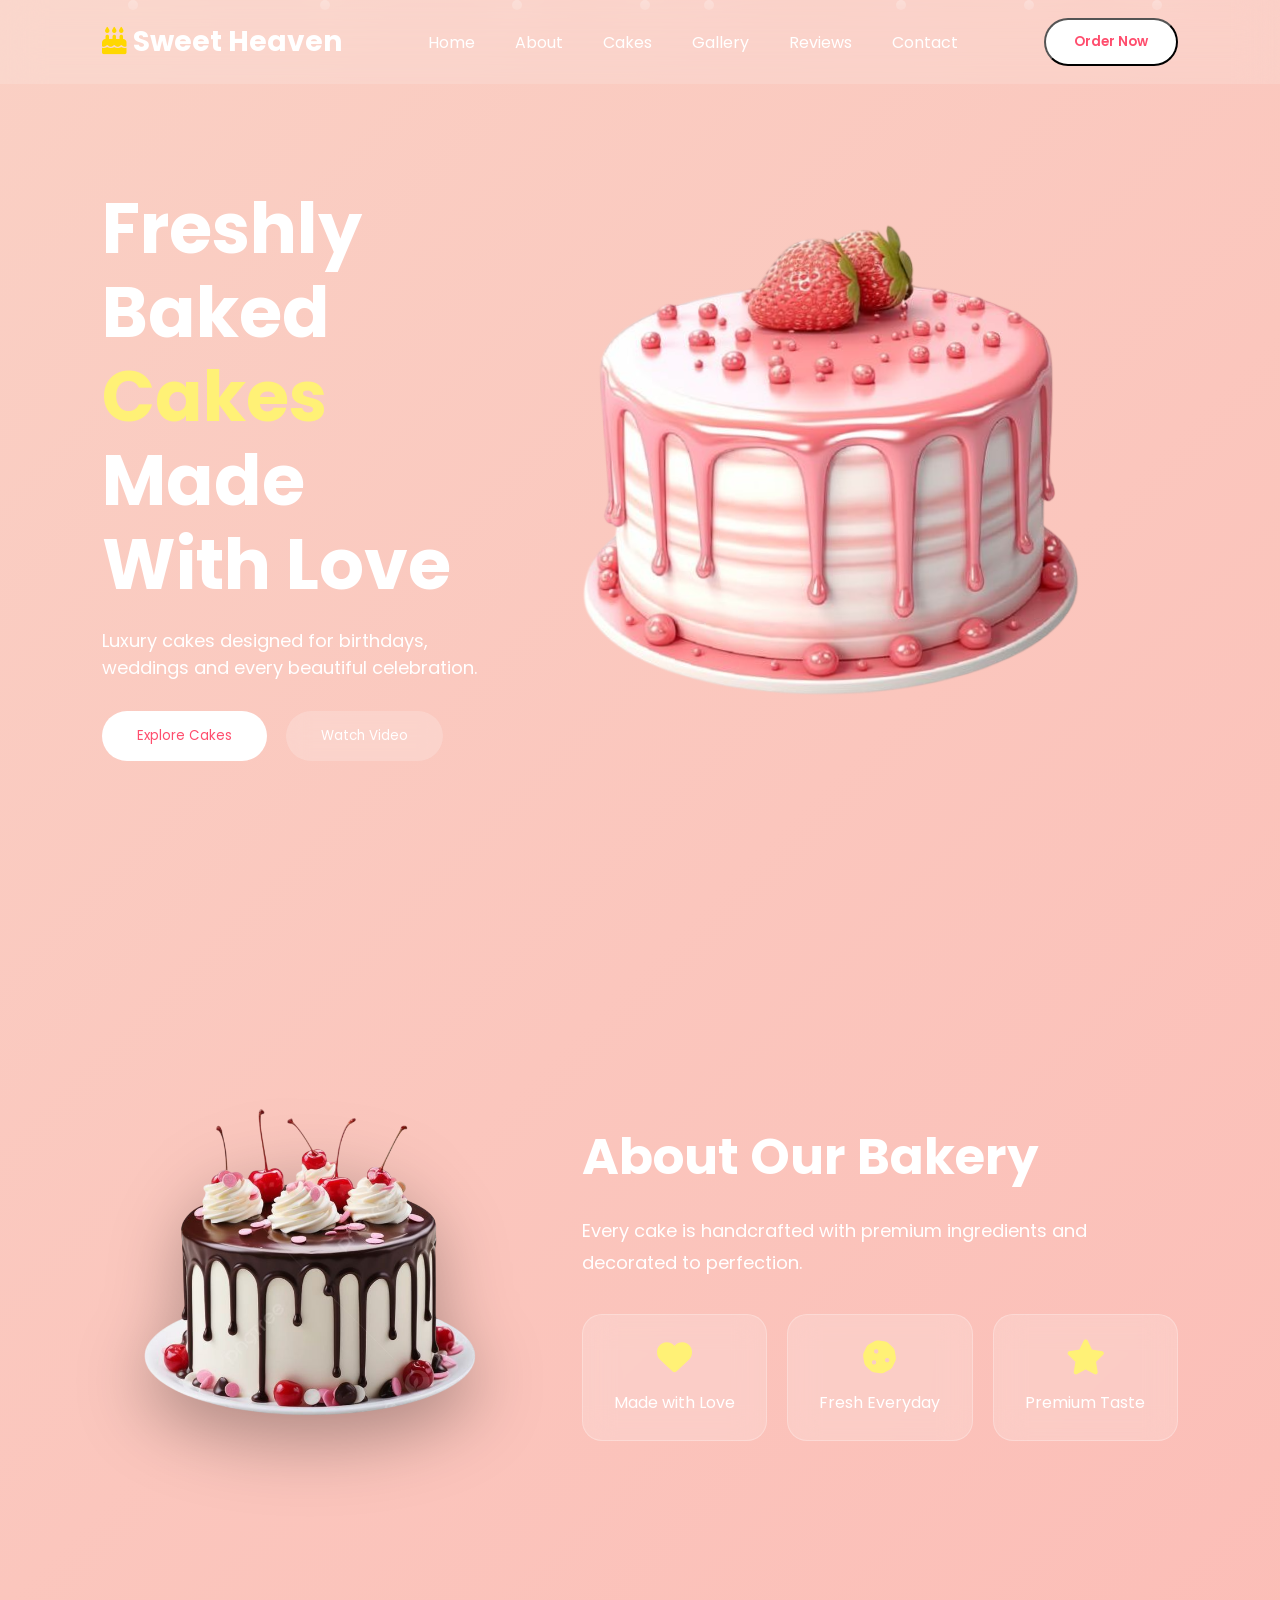
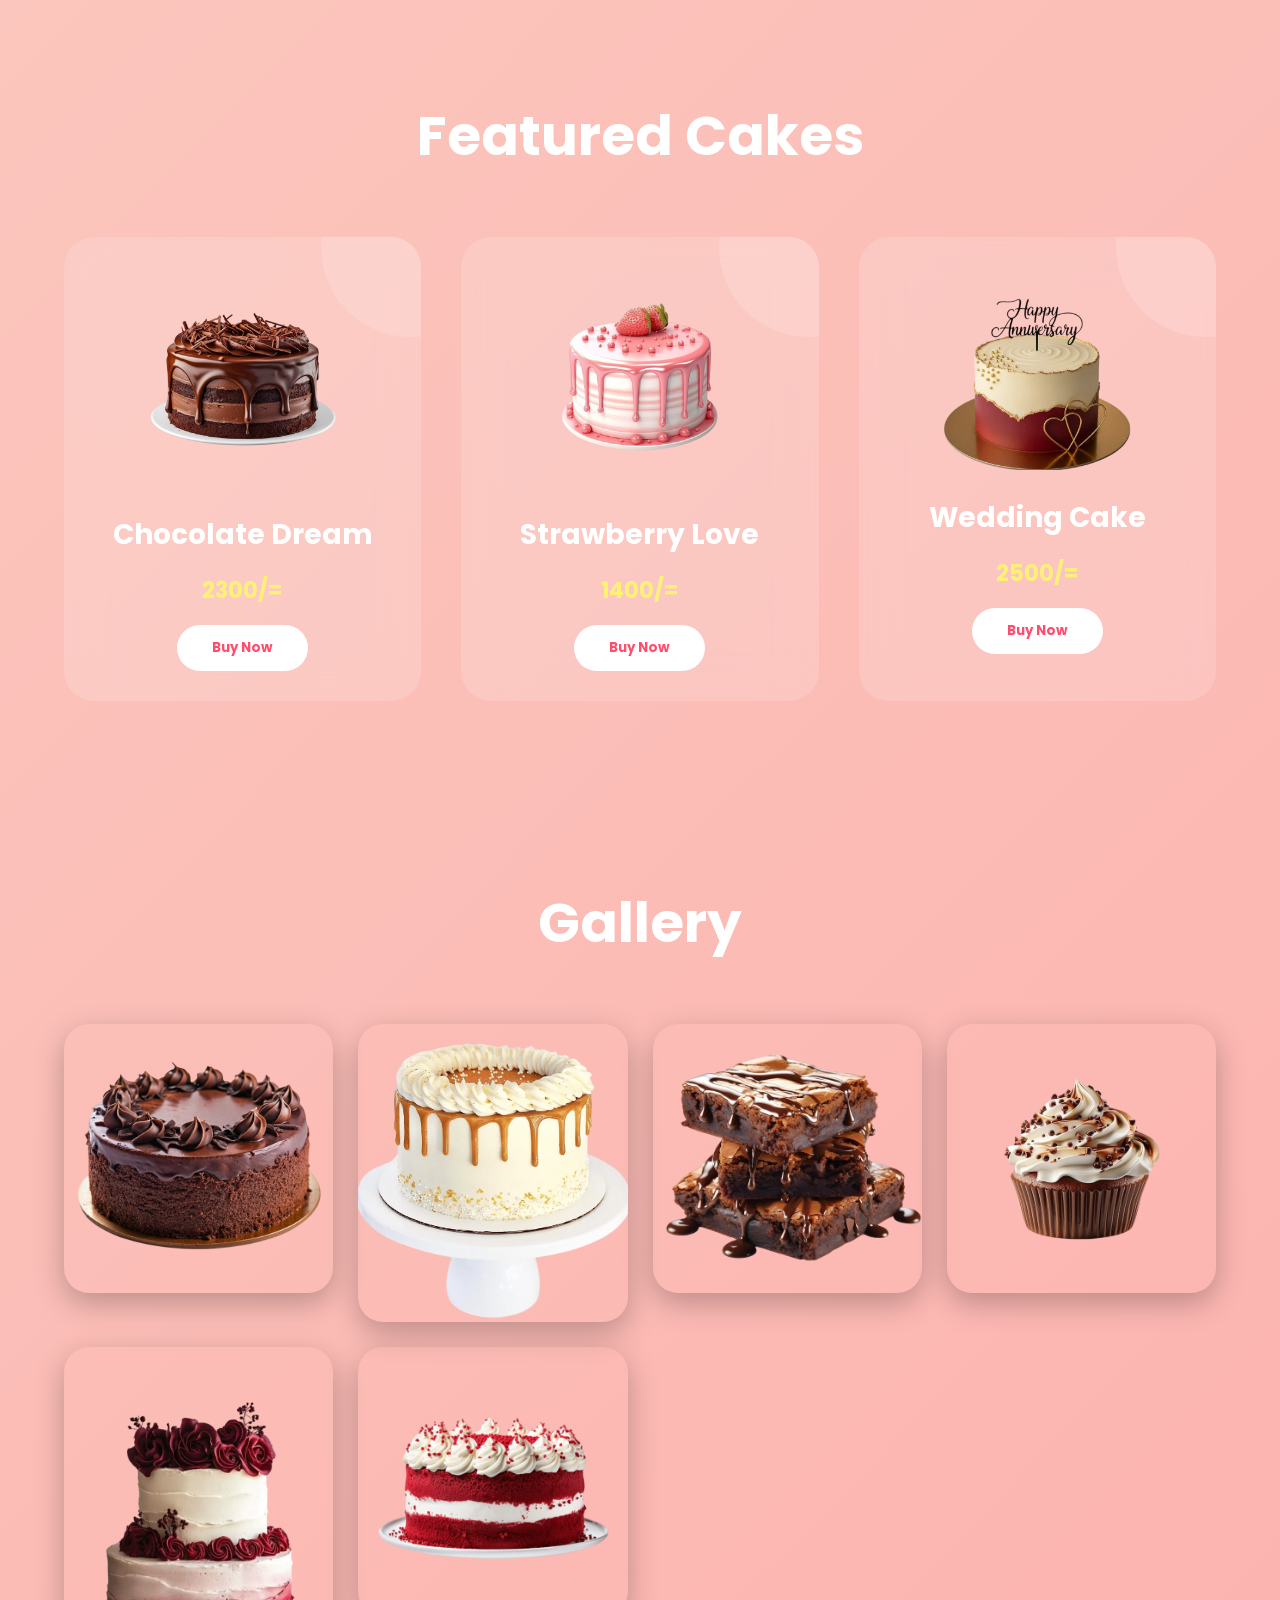
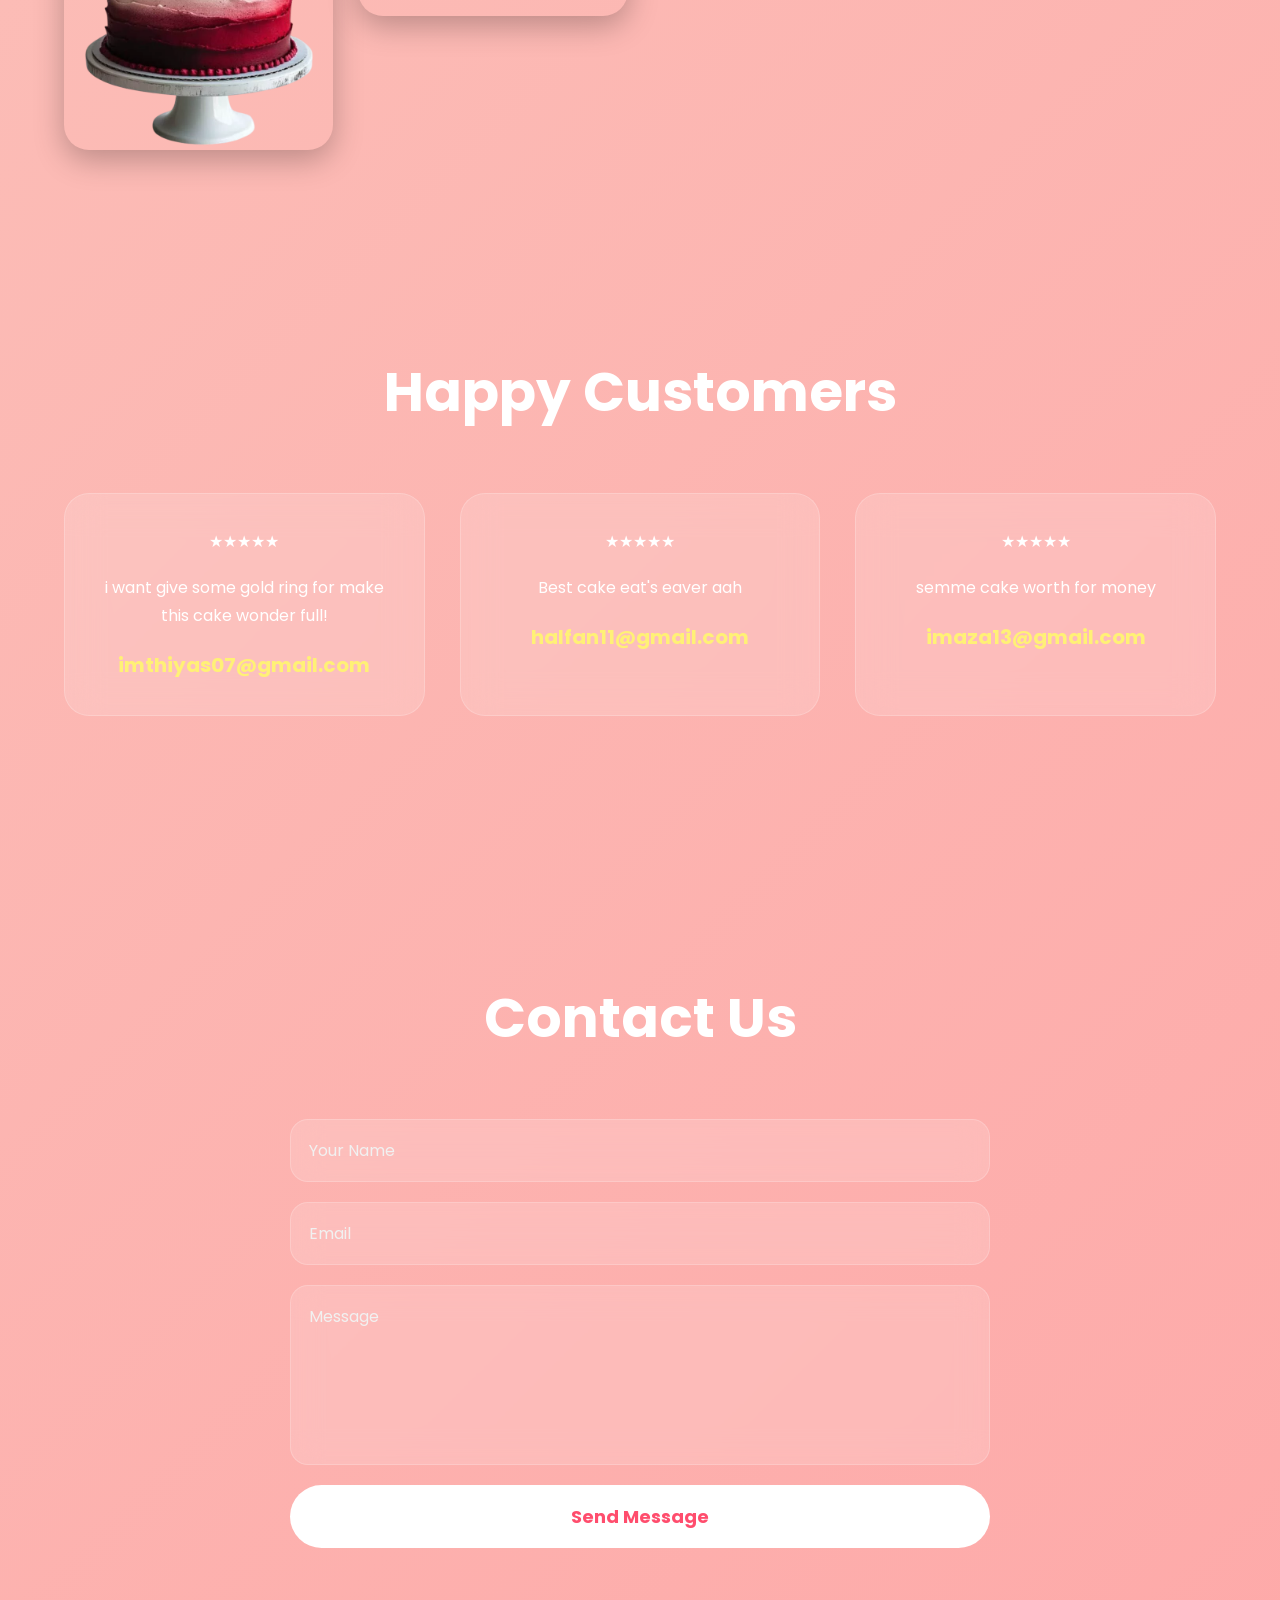
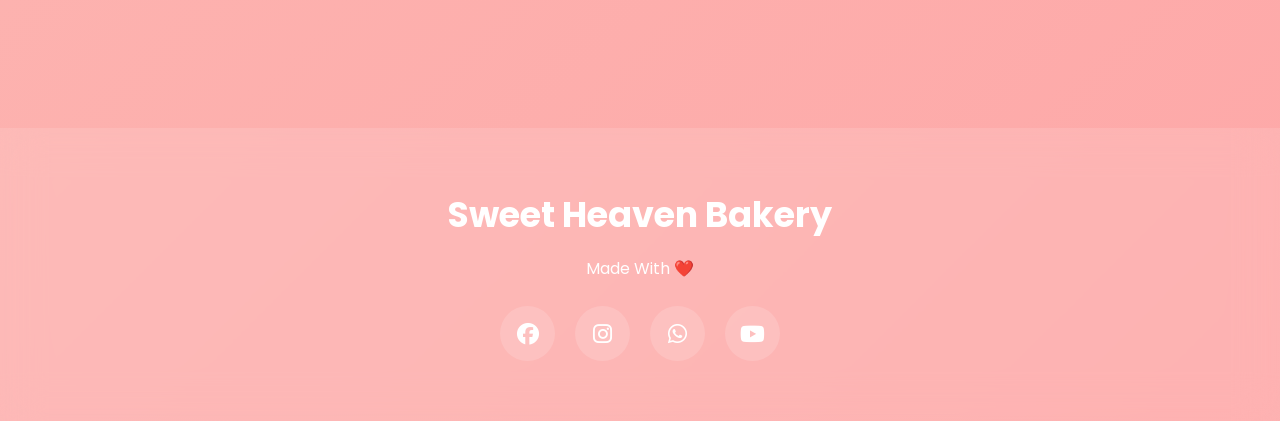
==== index.html @ 68f3695b "Update index.html" ====
<!DOCTYPE html>
<html lang="en">
<head>

<meta charset="UTF-8">
<meta name="viewport" content="width=device-width, initial-scale=1.0">

<title>Sweet Heaven Bakery</title>

<link rel="preconnect" href="https://fonts.googleapis.com">
<link rel="preconnect" href="https://fonts.gstatic.com" crossorigin>

<link href="https://fonts.googleapis.com/css2?family=Poppins:wght@300;400;500;600;700;800&display=swap" rel="stylesheet">

<link rel="stylesheet" href="style.css">

<link rel="stylesheet"
href="https://cdnjs.cloudflare.com/ajax/libs/font-awesome/6.6.0/css/all.min.css">

<meta name="viewport" content="width=device-width, initial-scale=1.0">

    
</head>

<body>

<!--================ LOADER ================-->

<div id="loader">

<div class="cake-loader">

<div class="cake"></div>

<h2>Sweet Heaven</h2>

</div>

</div>

<!--================ PARTICLES ================-->

<div class="particles">

<span></span>
<span></span>
<span></span>
<span></span>
<span></span>
<span></span>
<span></span>
<span></span>

</div>

<!--================ NAVBAR ================-->

<header>

<div class="logo">

<i class="fa-solid fa-cake-candles"></i>

Sweet Heaven

</div>

<nav>

<a href="#">Home</a>

<a href="#about">About</a>

<a href="#cakes">Cakes</a>

<a href="#gallery">Gallery</a>

<a href="#review">Reviews</a>

<a href="#contact">Contact</a>

</nav>

<button class="order-btn" onclick="window.location.href='order.html'">
    Order Now
</button>

</header>

<!--================ HERO ================-->

<section class="hero">

<div class="hero-text">

<h1>

Freshly Baked

<span>Cakes</span>

Made With Love

</h1>

<p>

Luxury cakes designed for birthdays,
weddings and every beautiful celebration.

</p>

<div class="buttons">

<button>Explore Cakes</button>

<button class="glass">

Watch Video

</button>

</div>

</div>

<div class="hero-image">

<img src="cake1.png">

</div>

</section>

<!--================ ABOUT ================-->

<section id="about" class="about">

<div class="about-image">

<img src="cake2.png">

</div>

<div class="about-text">

<h2>About Our Bakery</h2>

<p>

Every cake is handcrafted with
premium ingredients and decorated
to perfection.

</p>

<div class="features">

<div>

<i class="fa-solid fa-heart"></i>

Made with Love

</div>

<div>

<i class="fa-solid fa-cookie"></i>

Fresh Everyday

</div>

<div>

<i class="fa-solid fa-star"></i>

Premium Taste

</div>

</div>

</div>

</section>

<!--================ CAKES ================-->

<section id="cakes">

<h2 class="title">

Featured Cakes

</h2>

<div class="cards">

<div class="card">

<img src="cake3.png">

<h3>Chocolate Dream</h3>

<p>2300/=</p>

<button>Buy Now</button>

</div>

<div class="card">

<img src="cake4.png">

<h3>Strawberry Love</h3>

<p>1400/=</p>

<button>Buy Now</button>

</div>

<div class="card">

<img src="cake5.png">

<h3>Wedding Cake</h3>

<p>2500/=</p>

<button>Buy Now</button>

</div>

</div>

</section>

<!--================ GALLERY ================-->

<section id="gallery">

<h2 class="title">

Gallery

</h2>

<div class="gallery">

<img src="cake01.png">

<img src="cake02.png">

<img src="cake03.png">

<img src="cake04.png">

<img src="cake05.png">

<img src="cake06.png">

</div>

</section>

<!--================ REVIEW ================-->

<section id="review">

<h2 class="title">

Happy Customers

</h2>

<div class="reviews">

<div class="review">

★★★★★

<p>

i want give some gold ring for make this cake wonder full!

</p>

<h4>imthiyas07@gmail.com</h4>

</div>

<div class="review">

★★★★★

<p>

Best cake eat's eaver aah 

</p>

<h4>halfan11@gmail.com</h4>

</div>

<div class="review">

★★★★★

<p>

semme cake worth for money

</p>

<h4>imaza13@gmail.com</h4>

</div>

</div>

</section>

<!--================ CONTACT ================-->

<section id="contact">

<h2 class="title">

Contact Us

</h2>

<form>

<input type="text"
placeholder="Your Name">

<input type="email"
placeholder="Email">

<textarea
placeholder="Message"></textarea>

<button>

Send Message

</button>

</form>

</section>

<!--================ FOOTER ================-->

<footer>

<h2>Sweet Heaven Bakery</h2>

<p>

Made With ❤️

</p>

<div class="social">

<i class="fab fa-facebook"></i>

<i class="fab fa-instagram"></i>

<i class="fab fa-whatsapp"></i>

<i class="fab fa-youtube"></i>

</div>

</footer>

<script src="script.js"></script>

</body>
</html>
---- style.css ----
/*==============================
  GOOGLE FONT
==============================*/
@import url('https://fonts.googleapis.com/css2?family=Poppins:wght@300;400;500;600;700;800&display=swap');

*{
    margin:0;
    padding:0;
    box-sizing:border-box;
    font-family:'Poppins',sans-serif;
    scroll-behavior:smooth;
}

body{
    overflow-x:hidden;
    color:#fff;
    background:linear-gradient(-45deg,#ff5f6d,#ffc371,#ff9a9e,#fad0c4);
    background-size:400% 400%;
    animation:bgMove 15s ease infinite;
}

@keyframes bgMove{
    0%{background-position:0% 50%;}
    50%{background-position:100% 50%;}
    100%{background-position:0% 50%;}
}

/*==============================
 LOADER
==============================*/

#loader{
    position:fixed;
    width:100%;
    height:100%;
    background:#fff;
    display:flex;
    justify-content:center;
    align-items:center;
    z-index:99999;
}

.cake-loader{
    text-align:center;
}

.cake{
    width:100px;
    height:100px;
    border-radius:50%;
    background:linear-gradient(#ff5f6d,#ffb347);
    animation:spin 2s linear infinite;
    margin:auto;
    box-shadow:0 0 40px rgba(255,255,255,.7);
}

.cake-loader h2{
    margin-top:20px;
    color:#ff5f6d;
    letter-spacing:2px;
}

@keyframes spin{
    100%{
        transform:rotate(360deg);
    }
}

/*==============================
 PARTICLES
==============================*/

.particles{
    position:fixed;
    inset:0;
    overflow:hidden;
    pointer-events:none;
}

.particles span{
    position:absolute;
    display:block;
    width:10px;
    height:10px;
    border-radius:50%;
    background:white;
    opacity:.5;
    animation:float 15s linear infinite;
}

.particles span:nth-child(1){left:10%;animation-duration:18s;}
.particles span:nth-child(2){left:25%;animation-duration:12s;}
.particles span:nth-child(3){left:40%;animation-duration:20s;}
.particles span:nth-child(4){left:55%;animation-duration:16s;}
.particles span:nth-child(5){left:70%;animation-duration:22s;}
.particles span:nth-child(6){left:80%;animation-duration:13s;}
.particles span:nth-child(7){left:90%;animation-duration:17s;}
.particles span:nth-child(8){left:50%;animation-duration:25s;}

@keyframes float{
    0%{
        transform:translateY(100vh) scale(0);
    }
    100%{
        transform:translateY(-120px) scale(1.5);
    }
}

/*==============================
 HEADER
==============================*/

header{
    position:fixed;
    width:100%;
    top:0;
    left:0;
    padding:18px 8%;
    display:flex;
    justify-content:space-between;
    align-items:center;
    backdrop-filter:blur(18px);
    background:rgba(255,255,255,.15);
    z-index:999;
}

.logo{
    font-size:28px;
    font-weight:700;
}

.logo i{
    color:#ffd700;
}

nav a{
    color:#fff;
    text-decoration:none;
    margin:0 18px;
    transition:.4s;
    position:relative;
}

nav a:hover{
    color:#ffe082;
}

nav a::after{
    content:"";
    position:absolute;
    width:0%;
    height:2px;
    left:0;
    bottom:-5px;
    background:white;
    transition:.4s;
}

nav a:hover::after{
    width:100%;
}

.order-btn{
    padding:12px 28px;
    border-radius:40px;
    background:#fff;
    color:#ff4d6d;
    cursor:pointer;
    font-weight:600;
    transition:.4s;
}

.order-btn:hover{
    transform:translateY(-5px);
    box-shadow:0 15px 30px rgba(0,0,0,.25);
}

/*==============================
 HERO
==============================*/

.hero{
    min-height:100vh;
    display:flex;
    align-items:center;
    justify-content:space-between;
    padding:120px 8%;
}

.hero-text{
    width:50%;
}

.hero-text h1{
    font-size:70px;
    line-height:1.2;
    margin-bottom:20px;
}

.hero-text span{
    color:#fff176;
}

.hero-text p{
    font-size:18px;
    max-width:500px;
    margin-bottom:30px;
}

.buttons button{
    padding:15px 35px;
    border:none;
    border-radius:40px;
    margin-right:15px;
    cursor:pointer;
    transition:.4s;
}

.buttons button:first-child{
    background:#fff;
    color:#ff4d6d;
}

.buttons .glass{
    background:rgba(255,255,255,.2);
    backdrop-filter:blur(10px);
    color:#fff;
}

.buttons button:hover{
    transform:translateY(-8px) scale(1.05);
}

.hero-img{
    width:500px;
    animation:cakeFloat 4s ease-in-out infinite;
}

@keyframes cakeFloat{
    0%,100%{
        transform:translateY(0);
    }
    50%{
        transform:translateY(-20px);
    }
}

/*==================================
    ABOUT SECTION
==================================*/

.about{
    display:flex;
    justify-content:space-between;
    align-items:center;
    padding:120px 8%;
    gap:60px;
}

.about{
    flex:1;
    display:flex;
    justify-content:center;
}

.about img{
    width:420px;
    animation:floatCake 5s ease-in-out infinite;
    filter:drop-shadow(0 25px 35px rgba(0,0,0,.3));
}

@keyframes floatCake{

    0%{
        transform:translateY(0px) rotate(0deg);
    }

    50%{
        transform:translateY(-25px) rotate(3deg);
    }

    100%{
        transform:translateY(0px) rotate(0deg);
    }

}

.about-text{
    flex:1;
}

.about-text h2{
    font-size:50px;
    margin-bottom:20px;
}

.about-text p{
    font-size:18px;
    line-height:32px;
    margin-bottom:35px;
}

.features{
    display:grid;
    grid-template-columns:repeat(3,1fr);
    gap:20px;
}

.features div{

    background:rgba(255,255,255,.18);

    backdrop-filter:blur(15px);

    border-radius:20px;

    padding:25px;

    text-align:center;

    transition:.5s;

    border:1px solid rgba(255,255,255,.25);

}

.features div:hover{

    transform:translateY(-12px);

    box-shadow:0 20px 40px rgba(0,0,0,.25);

}

.features i{

    font-size:35px;

    color:#fff176;

    margin-bottom:15px;

    display:block;

}

/*==================================
    SECTION TITLE
==================================*/

.title{

    text-align:center;

    font-size:55px;

    margin-top:80px;

    margin-bottom:60px;

}

/*==================================
    FEATURED CAKES
==================================*/

.cards{

    width:90%;

    margin:auto;

    display:grid;

    grid-template-columns:repeat(auto-fit,minmax(280px,1fr));

    gap:40px;

    padding-bottom:100px;

}

.card{

    background:rgba(255,255,255,.15);

    backdrop-filter:blur(18px);

    border-radius:30px;

    padding:30px;

    text-align:center;

    transition:.5s;

    position:relative;

    overflow:hidden;

}

.card::before{

    content:"";

    position:absolute;

    width:180px;

    height:180px;

    background:rgba(255,255,255,.15);

    border-radius:50%;

    top:-80px;

    right:-80px;

}

.card:hover{

    transform:translateY(-18px) scale(1.03);

    box-shadow:0 25px 45px rgba(0,0,0,.35);

}

.card img{

    width:220px;

    transition:.5s;

}

.card:hover img{

    transform:scale(1.12) rotate(-5deg);

}

.card h3{

    margin-top:20px;

    font-size:28px;

}

.card p{

    margin:18px 0;

    font-size:22px;

    color:#fff176;

    font-weight:700;

}

.card button{

    padding:13px 35px;

    border:none;

    border-radius:40px;

    cursor:pointer;

    background:white;

    color:#ff4d6d;

    font-weight:700;

    transition:.4s;

}

.card button:hover{

    transform:scale(1.08);

    background:#fff176;

}

/*==================================
      GALLERY
==================================*/

.gallery{

    width:90%;

    margin:auto;

    display:grid;

    grid-template-columns:repeat(auto-fit,minmax(250px,1fr));

    gap:25px;

    padding-bottom:120px;

}

.gallery img{

    width:100%;

    border-radius:25px;

    transition:.6s;

    cursor:pointer;

    box-shadow:0 10px 30px rgba(0,0,0,.25);

}

.gallery img:hover{

    transform:scale(1.08) rotate(2deg);

    box-shadow:0 20px 50px rgba(0,0,0,.4);

}


/*==================================
      REVIEWS SECTION
==================================*/

.reviews{
    width:90%;
    margin:auto;
    display:grid;
    grid-template-columns:repeat(auto-fit,minmax(280px,1fr));
    gap:35px;
    padding-bottom:100px;
}

.review{
    background:rgba(255,255,255,.15);
    backdrop-filter:blur(18px);
    border-radius:25px;
    padding:35px;
    text-align:center;
    transition:.5s;
    border:1px solid rgba(255,255,255,.2);
}

.review:hover{
    transform:translateY(-15px);
    box-shadow:0 20px 40px rgba(0,0,0,.25);
}

.review p{
    margin:20px 0;
    line-height:28px;
}

.review h4{
    color:#fff176;
    font-size:20px;
}

/*==================================
      CONTACT SECTION
==================================*/

#contact{
    padding:80px 8%;
}

form{
    max-width:700px;
    margin:auto;
    display:flex;
    flex-direction:column;
    gap:20px;
}

form input,
form textarea{
    width:100%;
    padding:18px;
    border:none;
    outline:none;
    border-radius:18px;
    background:rgba(255,255,255,.15);
    backdrop-filter:blur(15px);
    color:#fff;
    font-size:16px;
    border:1px solid rgba(255,255,255,.2);
}

form input::placeholder,
form textarea::placeholder{
    color:#f1f1f1;
}

form textarea{
    min-height:180px;
    resize:none;
}

form button{
    padding:18px;
    border:none;
    border-radius:50px;
    background:#fff;
    color:#ff4d6d;
    font-size:18px;
    font-weight:700;
    cursor:pointer;
    transition:.4s;
}

form button:hover{
    transform:translateY(-8px);
    box-shadow:0 20px 40px rgba(0,0,0,.3);
}

/*==================================
      FOOTER
==================================*/

footer{
    margin-top:100px;
    padding:60px 20px;
    text-align:center;
    background:rgba(255,255,255,.12);
    backdrop-filter:blur(20px);
}

footer h2{
    font-size:35px;
    margin-bottom:15px;
}

footer p{
    margin-bottom:25px;
}

.social{
    display:flex;
    justify-content:center;
    gap:20px;
}

.social i{
    width:55px;
    height:55px;
    line-height:55px;
    border-radius:50%;
    background:rgba(255,255,255,.15);
    cursor:pointer;
    transition:.4s;
    font-size:22px;
}

.social i:hover{
    transform:translateY(-10px) rotate(360deg);
    background:#fff;
    color:#ff4d6d;
}

/*==================================
      SCROLLBAR
==================================*/

::-webkit-scrollbar{
    width:10px;
}

::-webkit-scrollbar-track{
    background:#ffd4dd;
}

::-webkit-scrollbar-thumb{
    background:#ff4d6d;
    border-radius:20px;
}

::-webkit-scrollbar-thumb:hover{
    background:#ff2d55;
}

/*==================================
      RESPONSIVE
==================================*/

@media(max-width:992px){

header{
    padding:20px;
}

nav{
    display:none;
}

.hero{
    flex-direction:column;
    text-align:center;
}

.hero-text{
    width:100%;
}

.hero-text h1{
    font-size:50px;
}

.hero-image img{
    width:350px;
    margin-top:50px;
}

.about{
    flex-direction:column;
}

.features{
    grid-template-columns:1fr;
}

.title{
    font-size:40px;
}

}

@media(max-width:600px){

.hero-text h1{
    font-size:38px;
}

.hero-image img{
    width:280px;
}

.about-image img{
    width:280px;
}

.logo{
    font-size:22px;
}

.order-btn{
    padding:10px 20px;
}

.card img{
    width:180px;
}

footer h2{
    font-size:28px;
}

}

/* Cursor Glow */

.cursor-glow{

position:fixed;

width:35px;

height:35px;

border-radius:50%;

background:rgba(255,255,255,.35);

pointer-events:none;

transform:translate(-50%,-50%);

backdrop-filter:blur(8px);

z-index:99999;

transition:.05s;

}


/* Floating Hearts */

.heart{

position:fixed;

bottom:-50px;

animation:heartFly 6s linear forwards;

pointer-events:none;

z-index:999;

}

@keyframes heartFly{

0%{

transform:translateY(0) scale(.4);

opacity:0;

}

20%{

opacity:1;

}

100%{

transform:translateY(-900px) rotate(360deg);

opacity:0;

}

}


/* Shooting Star */

.shooting-star{

position:fixed;

width:160px;

height:3px;

background:white;

box-shadow:0 0 20px white;

transform:rotate(-25deg);

animation:shoot 2s linear forwards;

pointer-events:none;

}

@keyframes shoot{

0%{

transform:translateX(0) rotate(-25deg);

opacity:1;

}

100%{

transform:translateX(1700px) rotate(-25deg);

opacity:0;

}

}


/* Sparkles */

.sparkle{

position:fixed;

width:10px;

height:10px;

background:white;

border-radius:50%;

animation:spark 2s linear forwards;

pointer-events:none;

}

@keyframes spark{

0%{

transform:scale(0);

opacity:1;

}

100%{

transform:scale(2);

opacity:0;

}

}



@media (max-width: 768px) {

    nav{
        padding:15px 20px;
        flex-direction:column;
    }

    .hero{
        flex-direction:column;
        text-align:center;
        padding:40px 20px;
    }

    .hero h1{
        font-size:2.2rem;
    }

    .hero img{
        width:90%;
        max-width:350px;
    }

    .cards{
        grid-template-columns:1fr;
    }

    .contact-container{
        width:95%;
    }

    input,
    textarea,
    button{
        width:100%;
    }
}
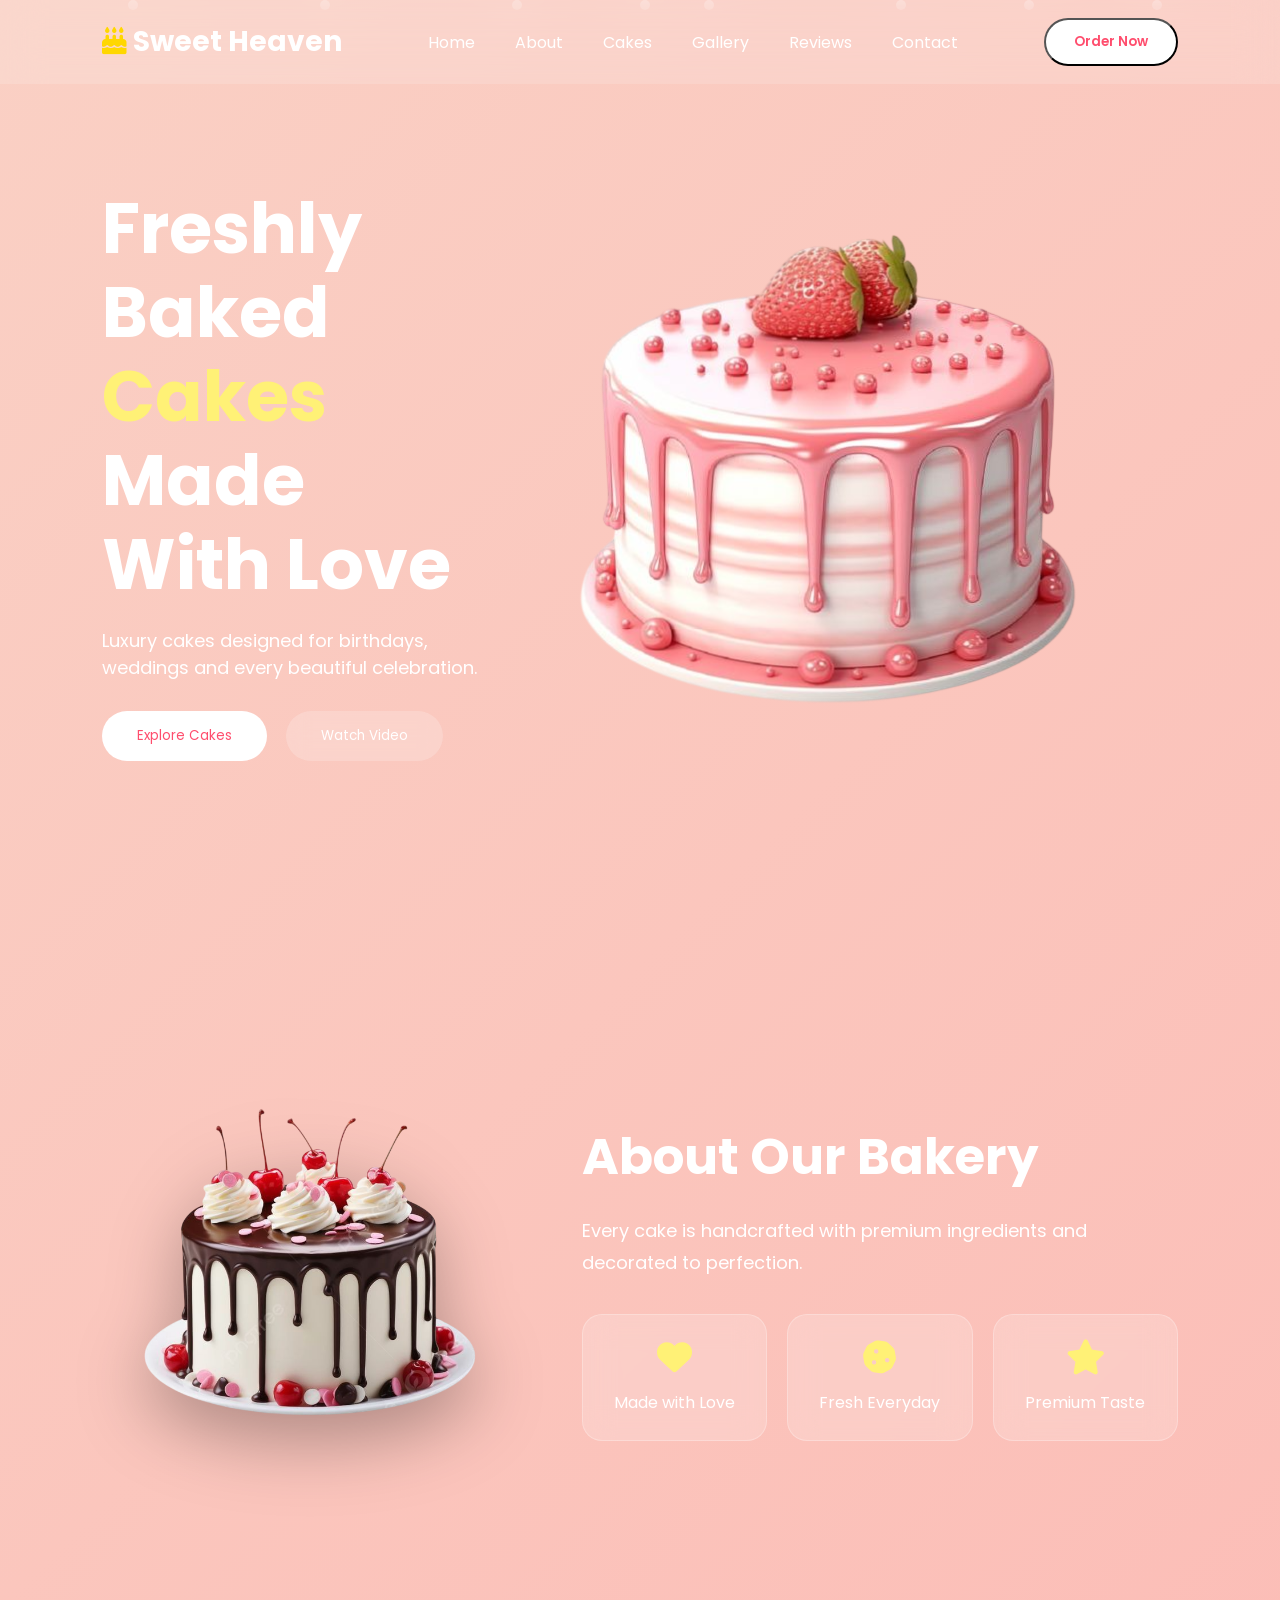
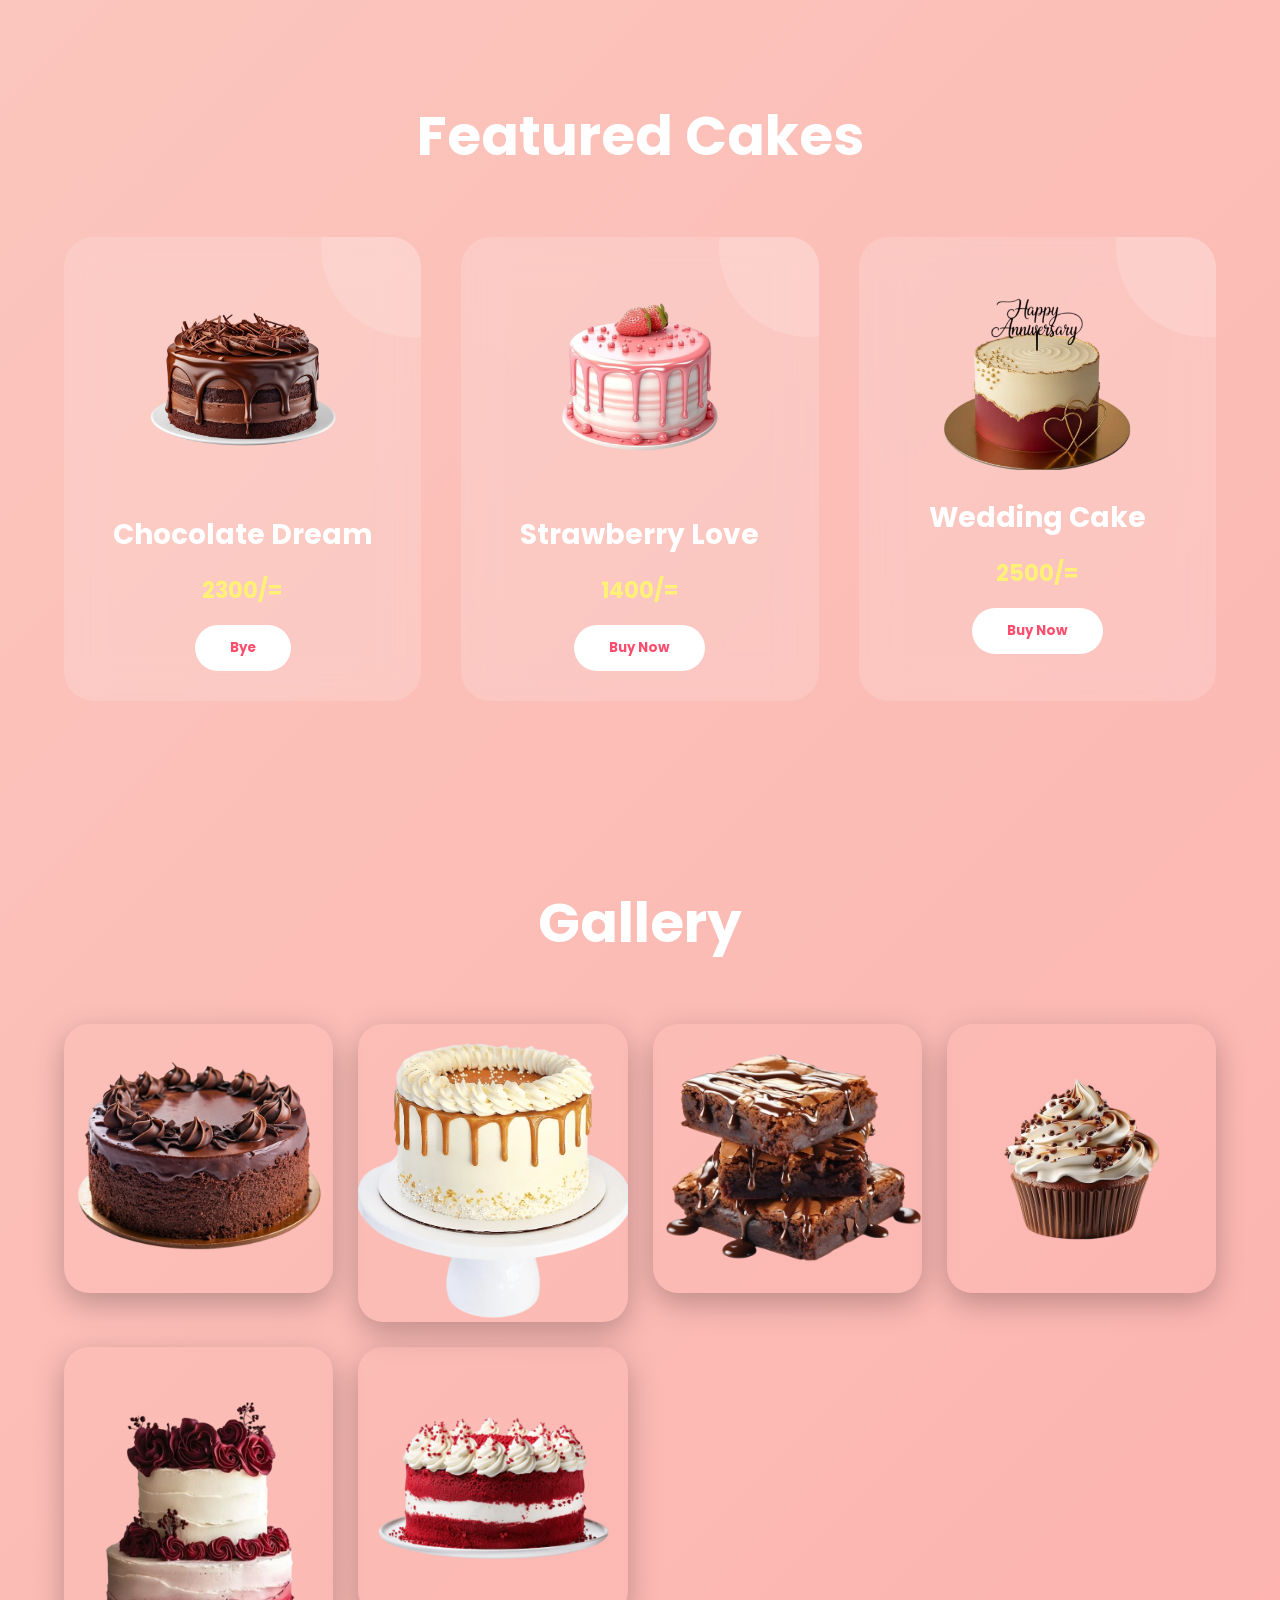
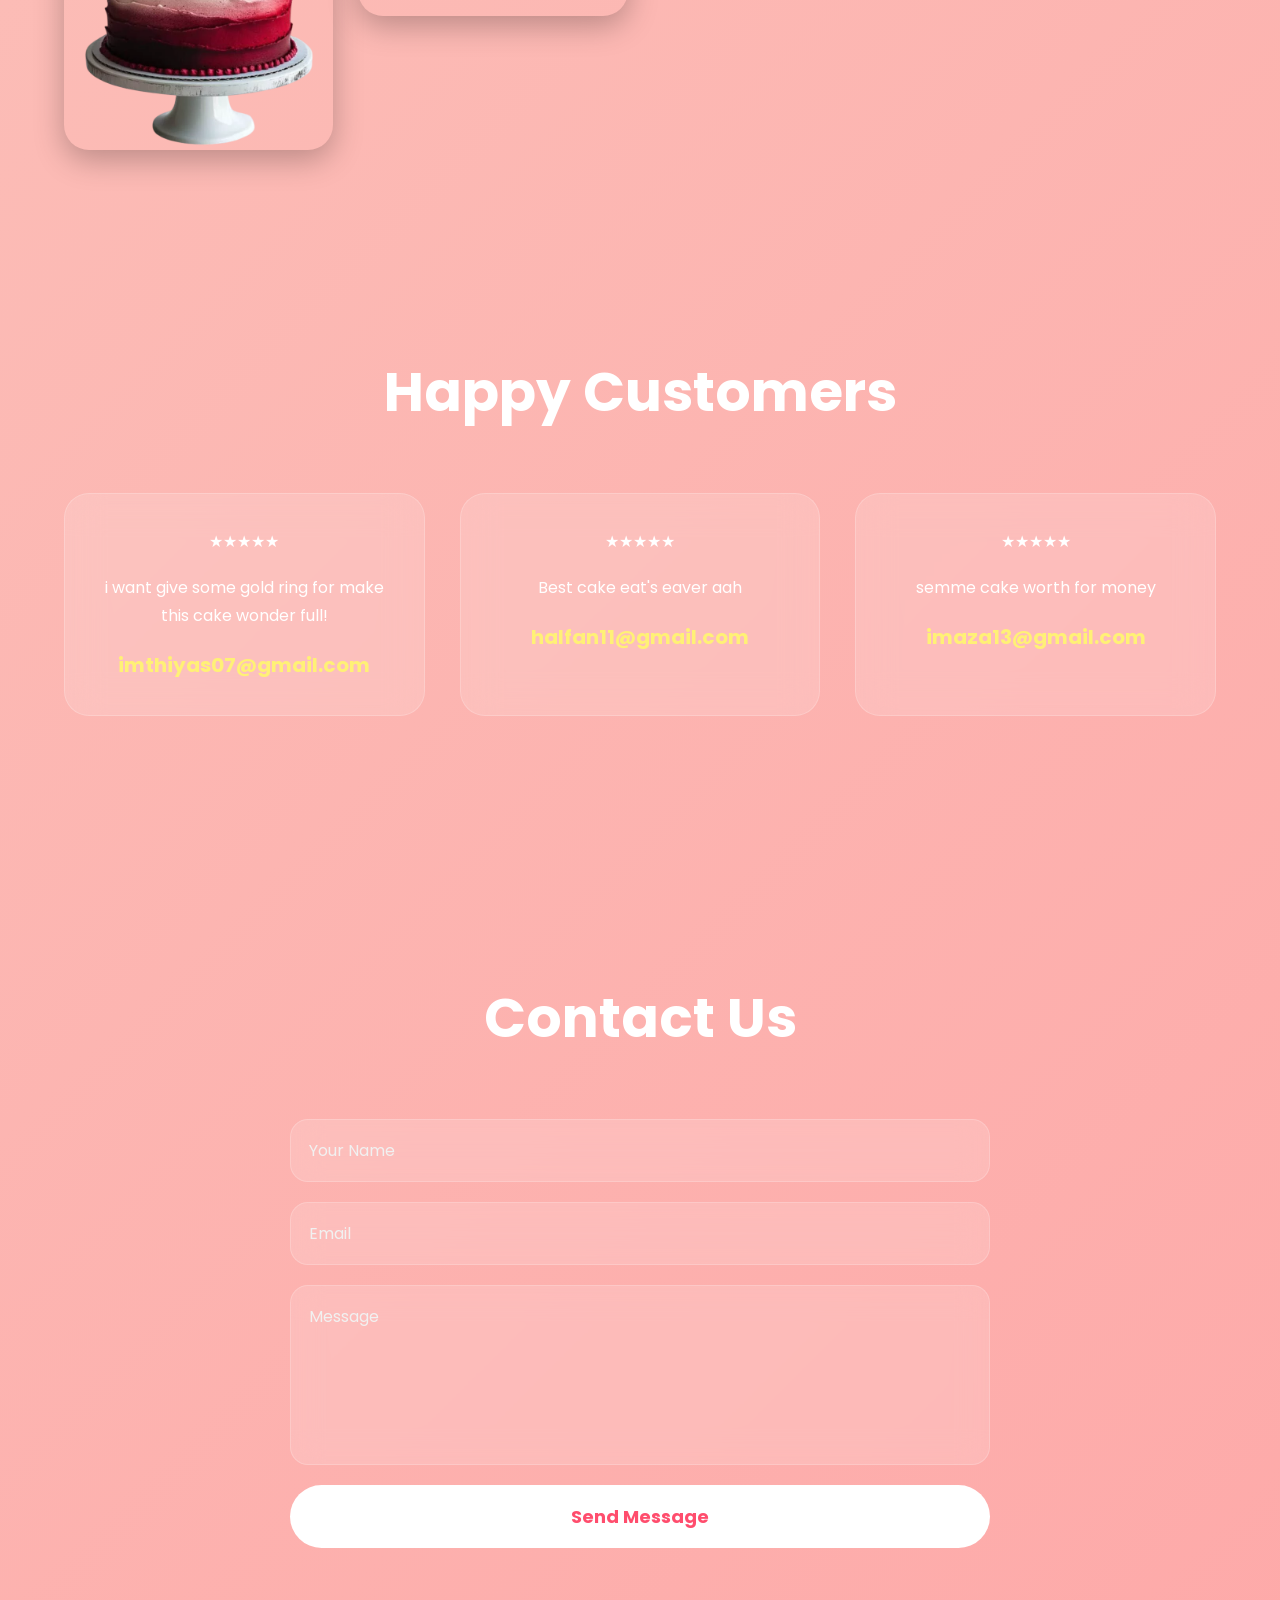
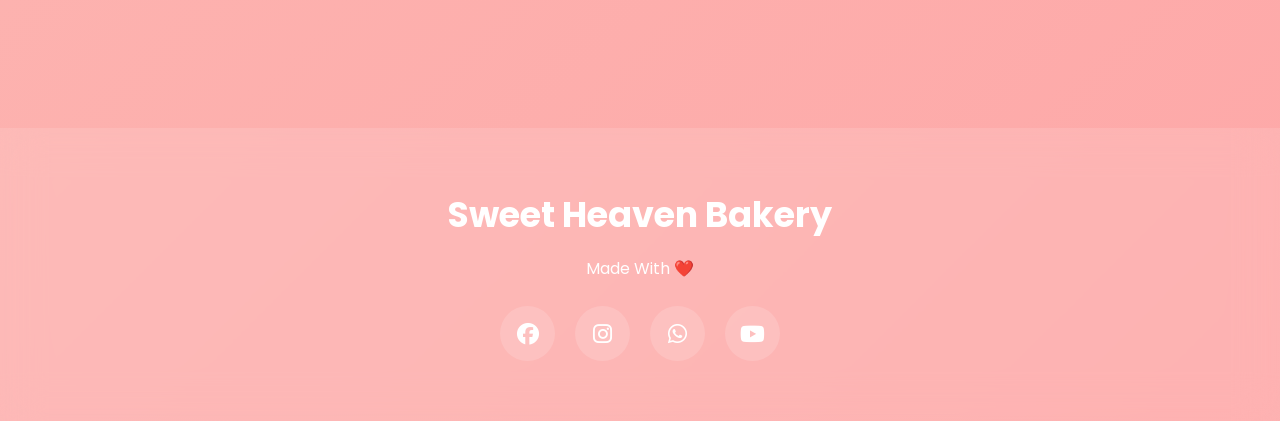
==== commit dde1d603: "Update index.html" ====
--- a/index.html
+++ b/index.html
@@ -206,7 +206,13 @@
 
 <p>2300/=</p>
 
-<button>Buy Now</button>
+<button onclick="goOrder()">Bye</button>
+
+<script>
+function goOrder(){
+    window.location.href = "order.html";
+}
+</script>
 
 </div>
 
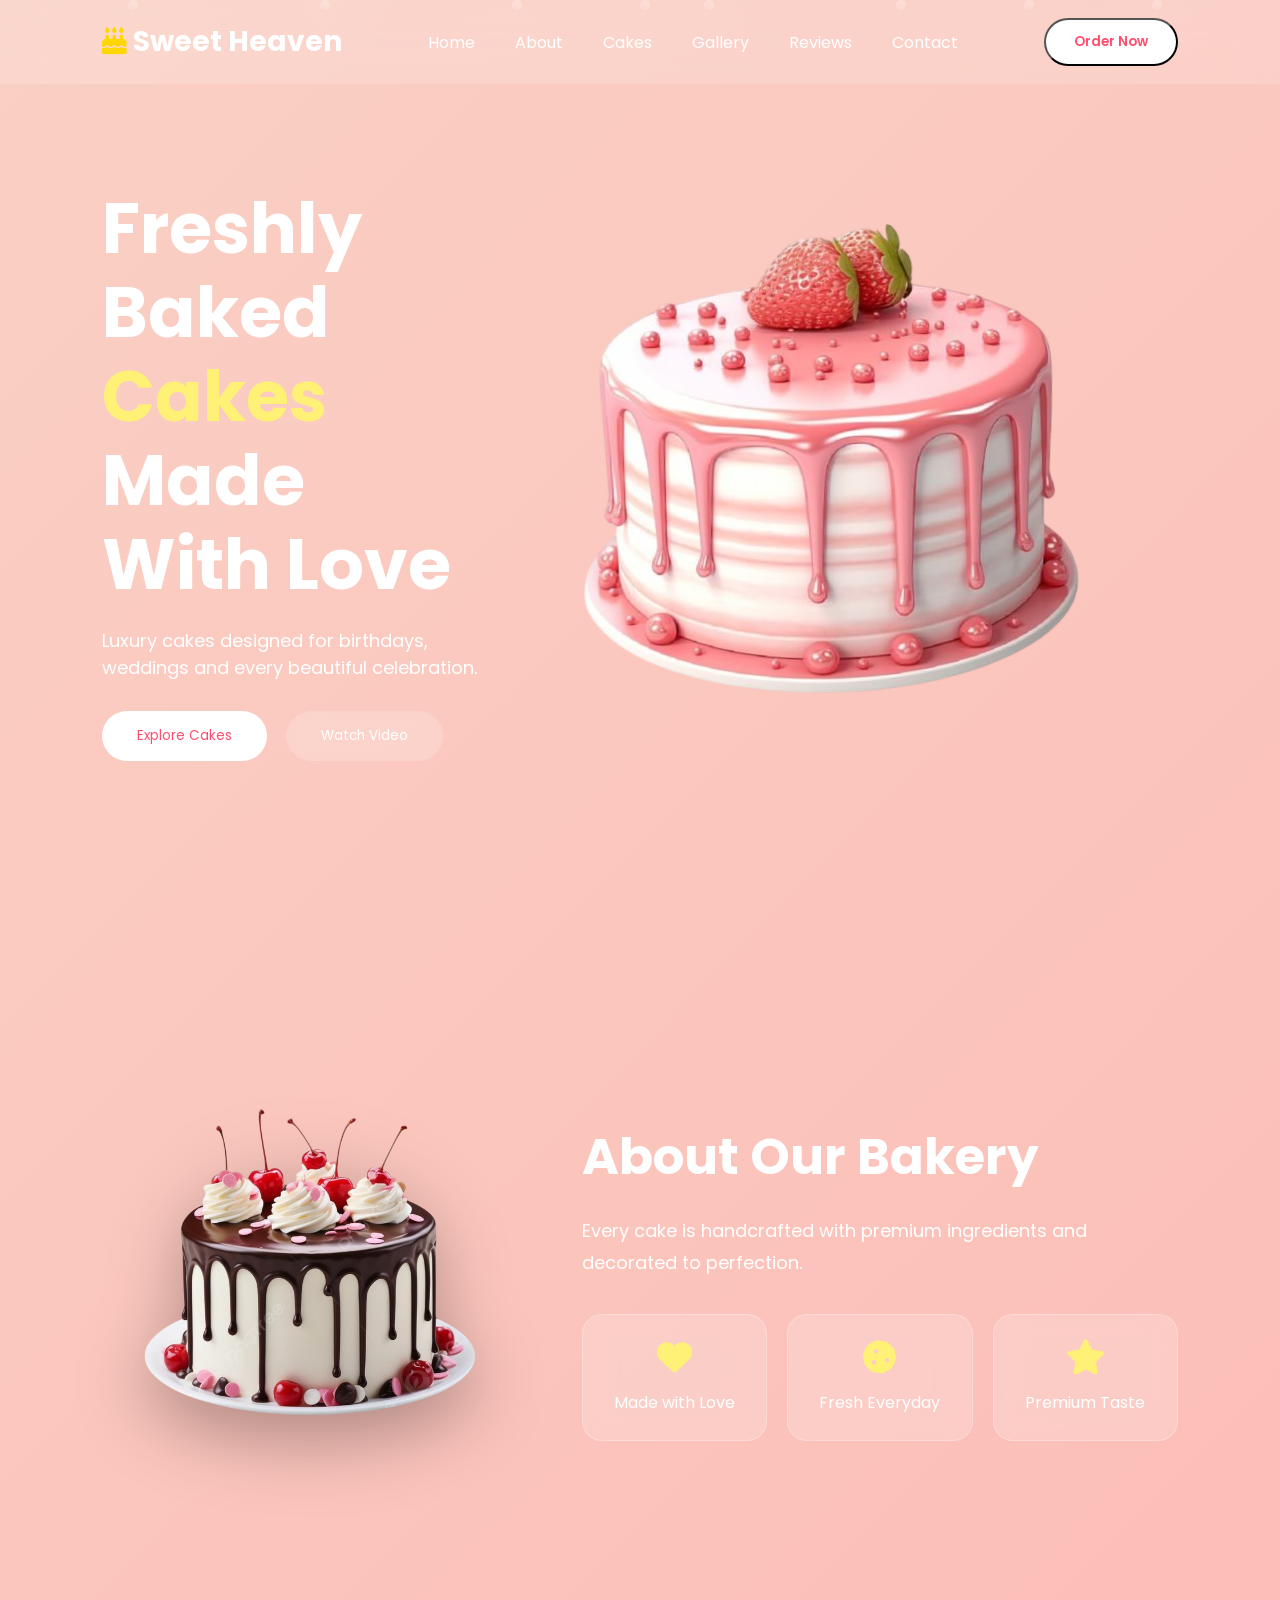
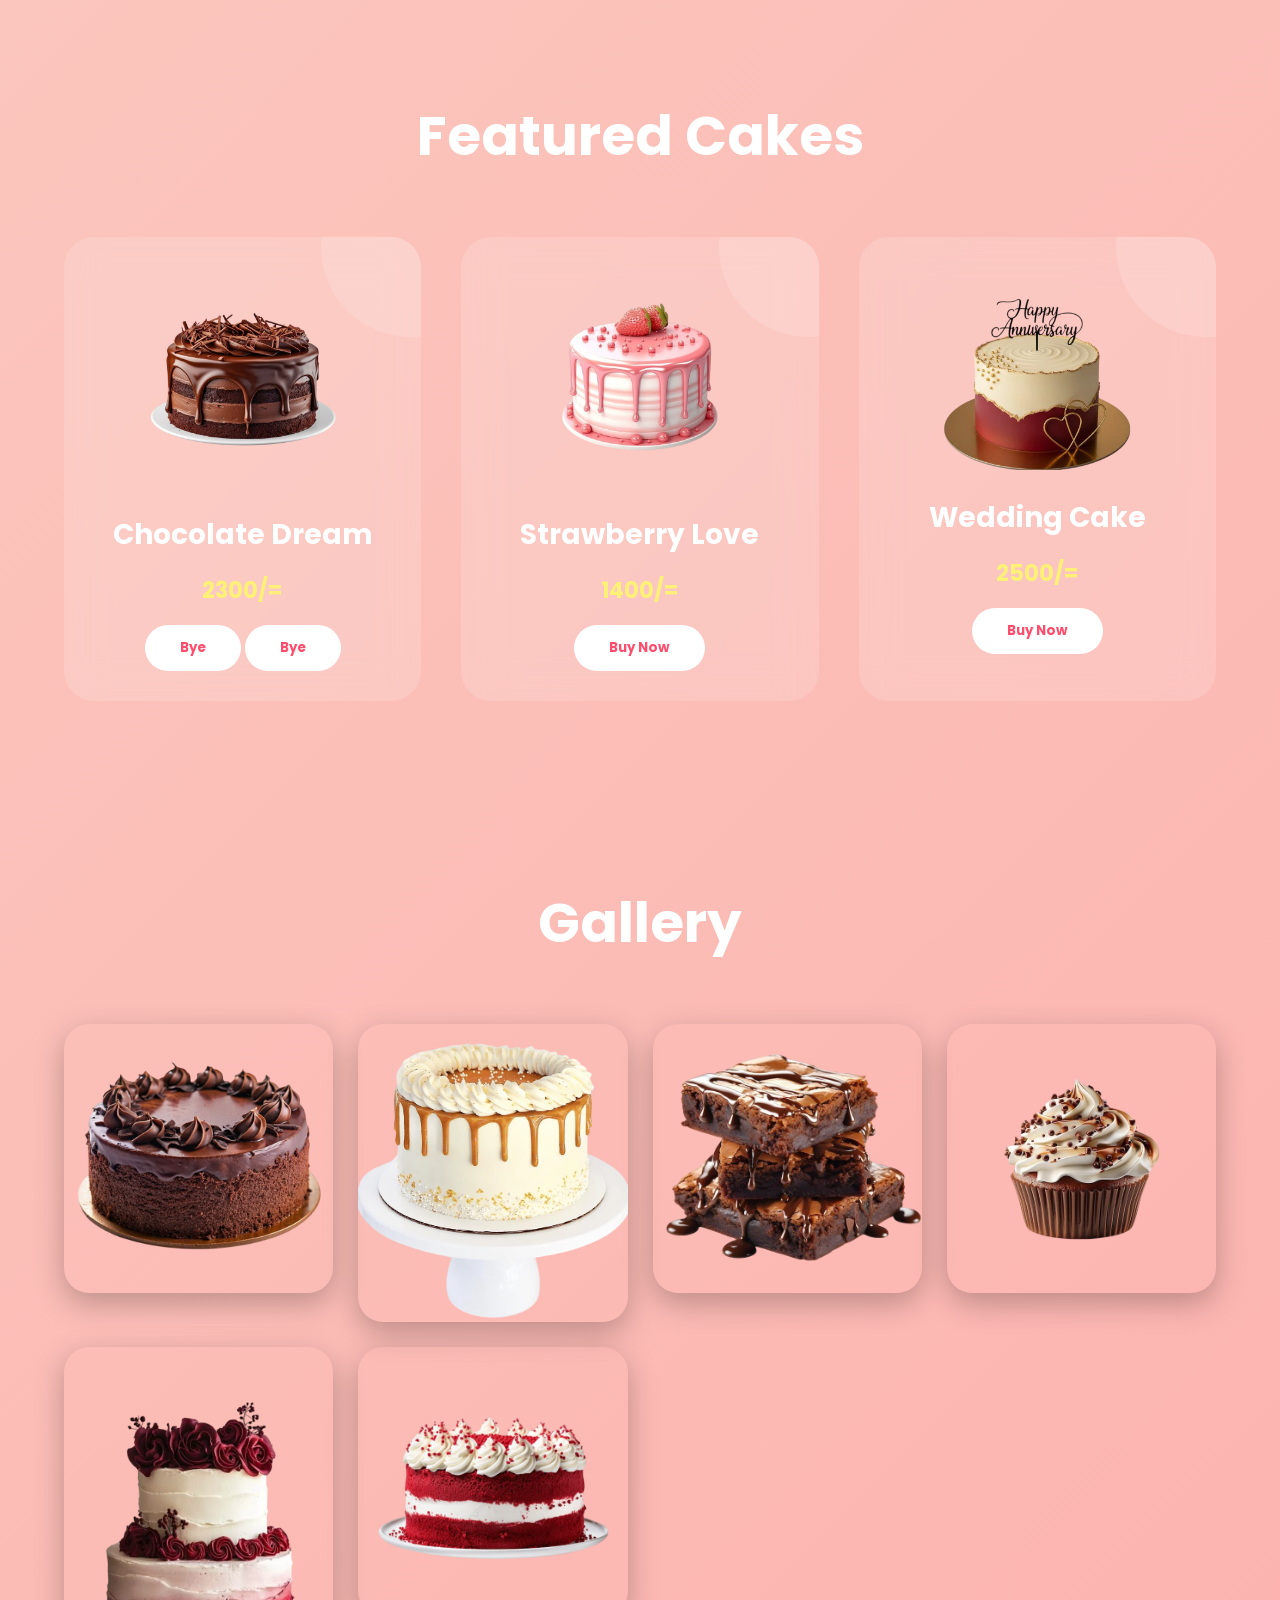
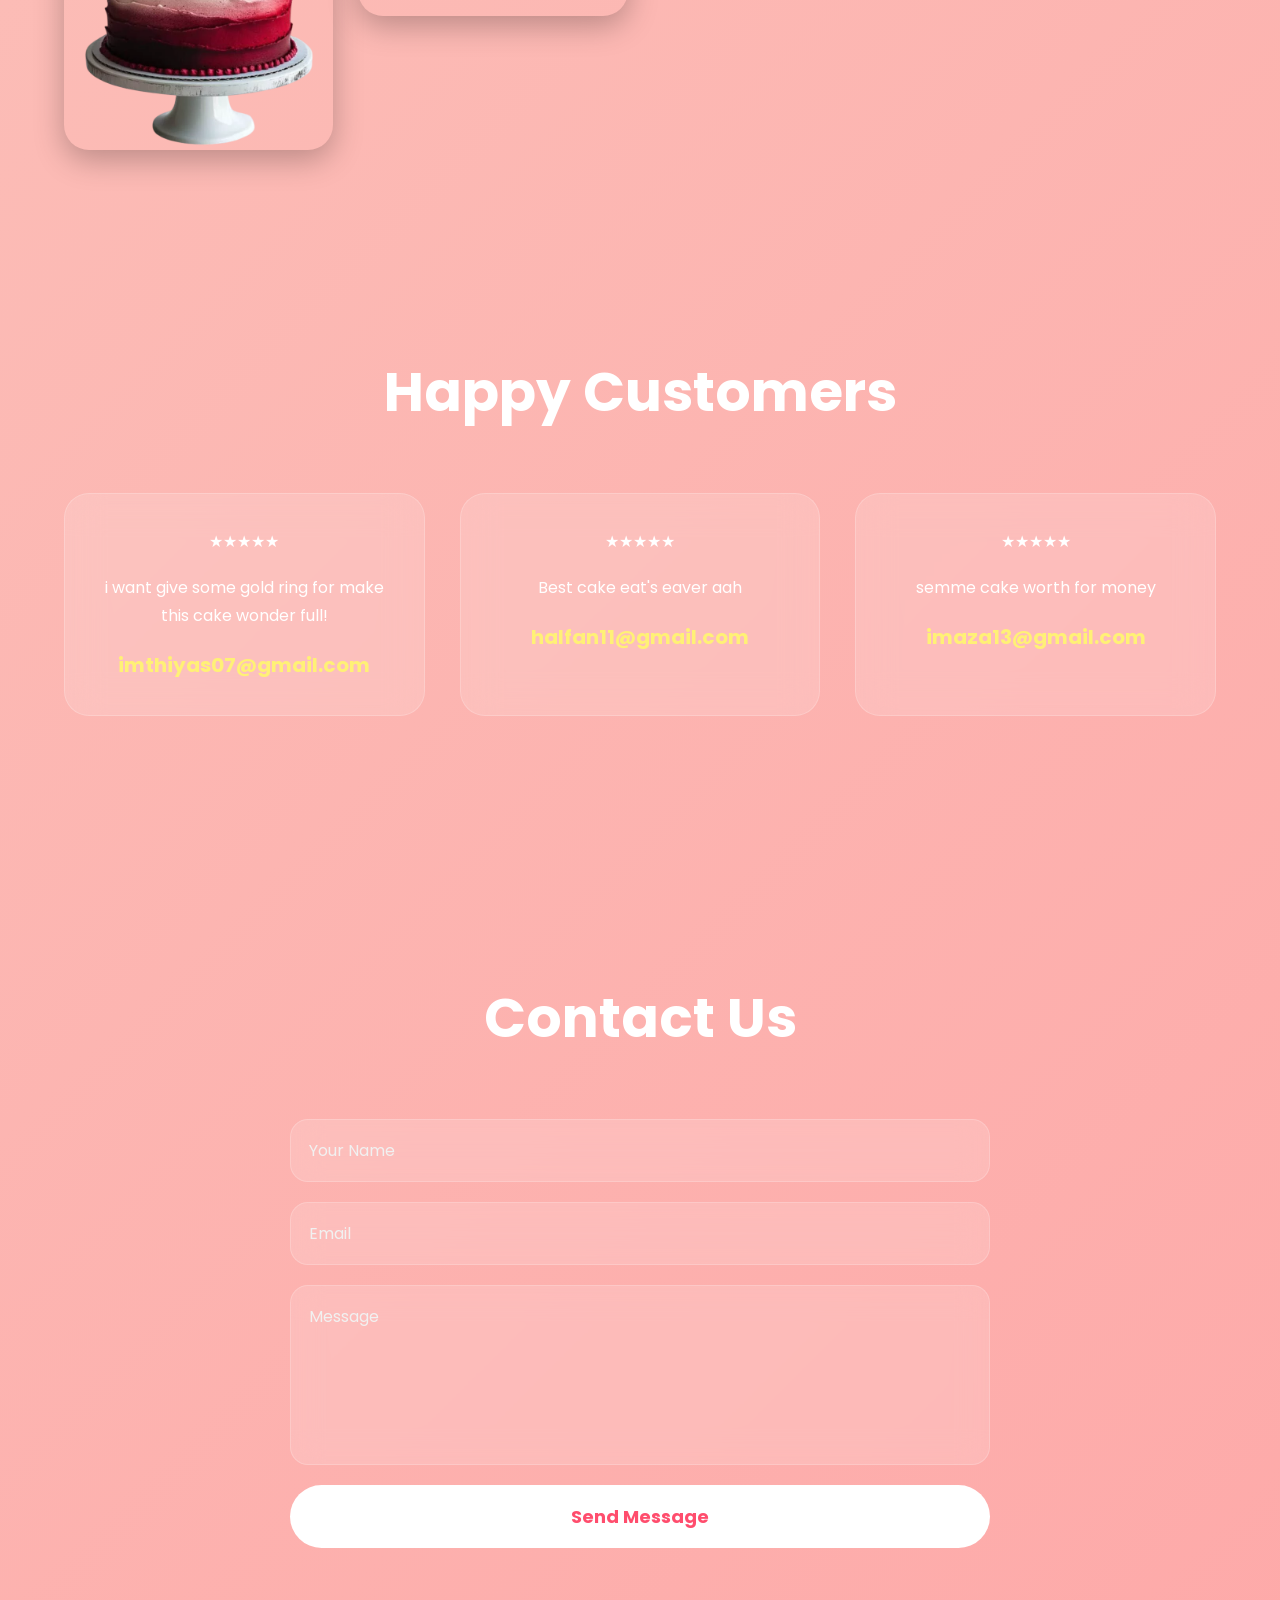
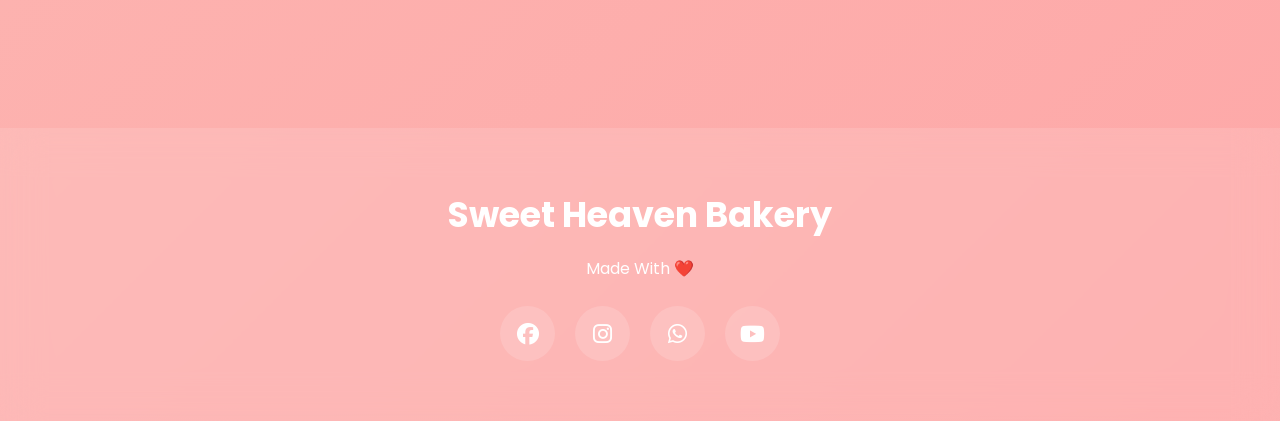
==== commit 0f8f9cad: "Update index.html" ====
--- a/index.html
+++ b/index.html
@@ -208,11 +208,9 @@
 
 <button onclick="goOrder()">Bye</button>
 
-<script>
-function goOrder(){
-    window.location.href = "order.html";
-}
-</script>
+<a href="order.html">
+  <button>Bye</button>
+</a>
 
 </div>
 
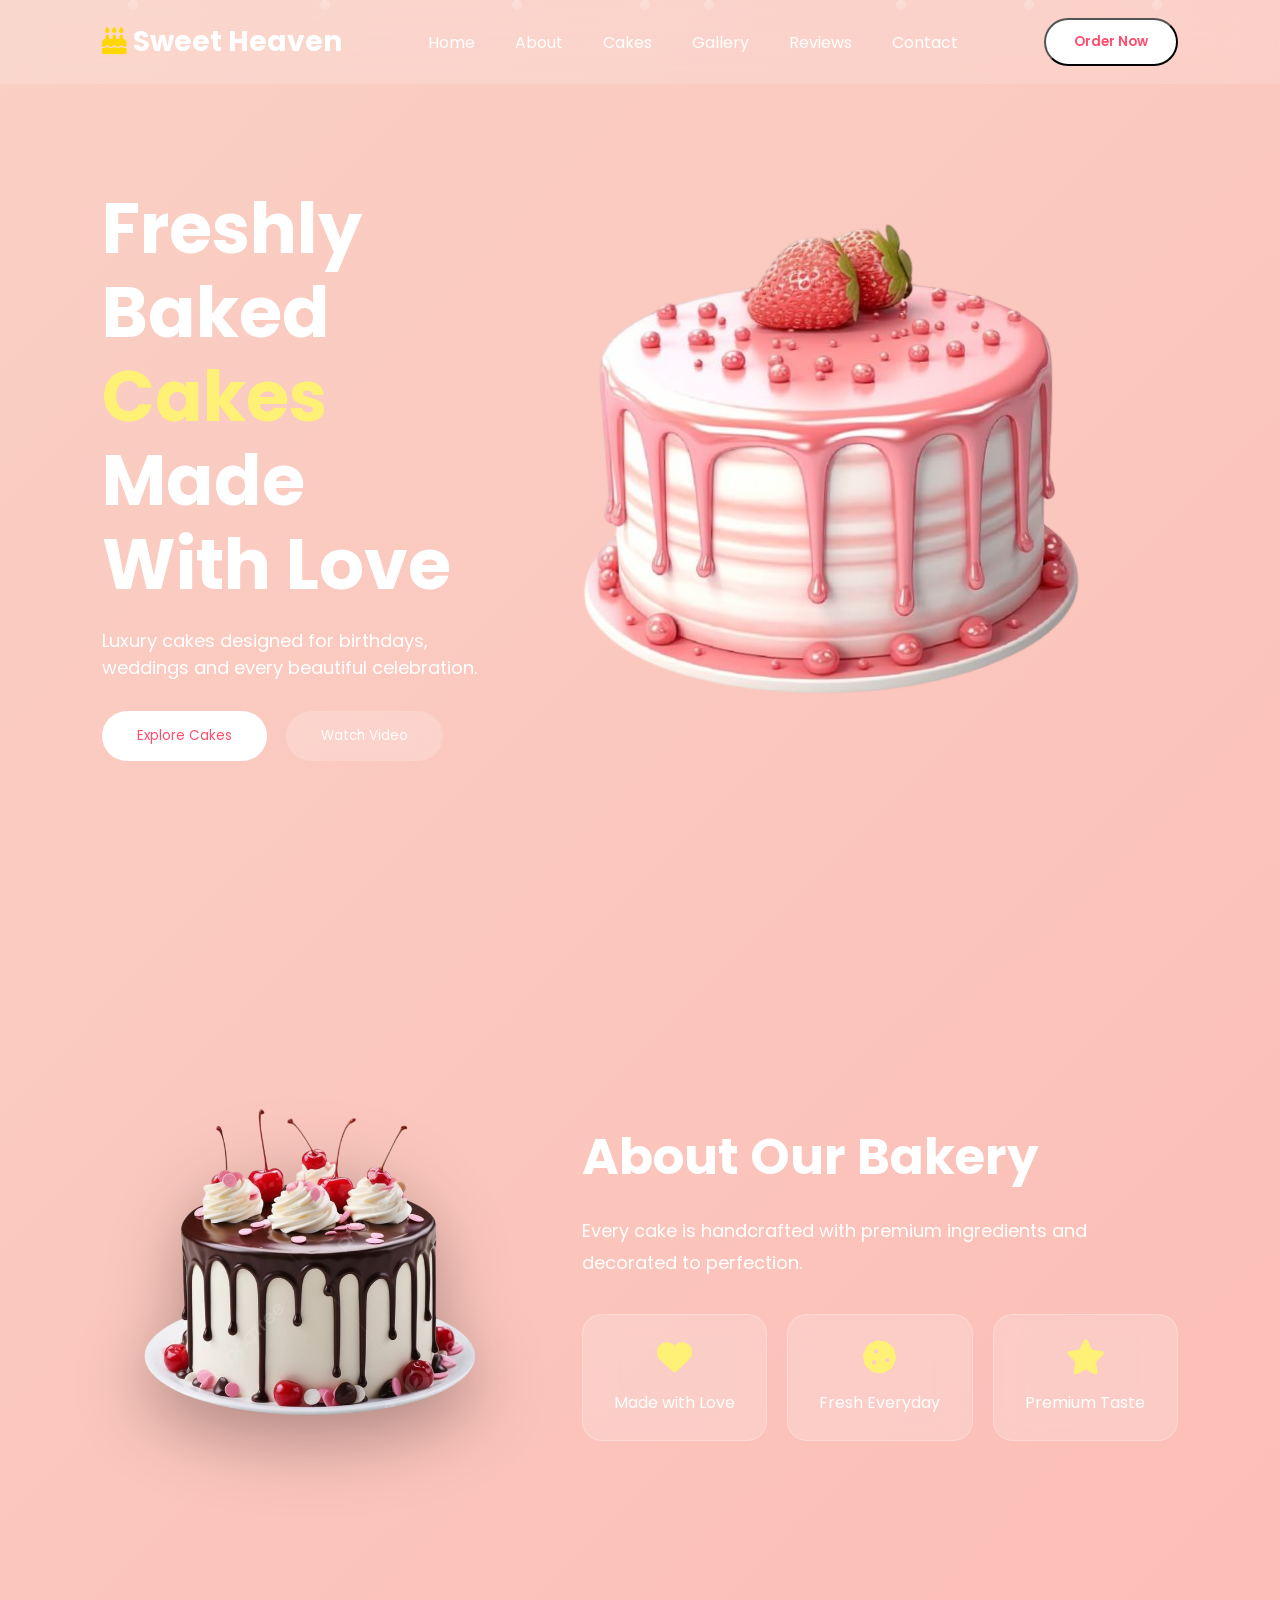
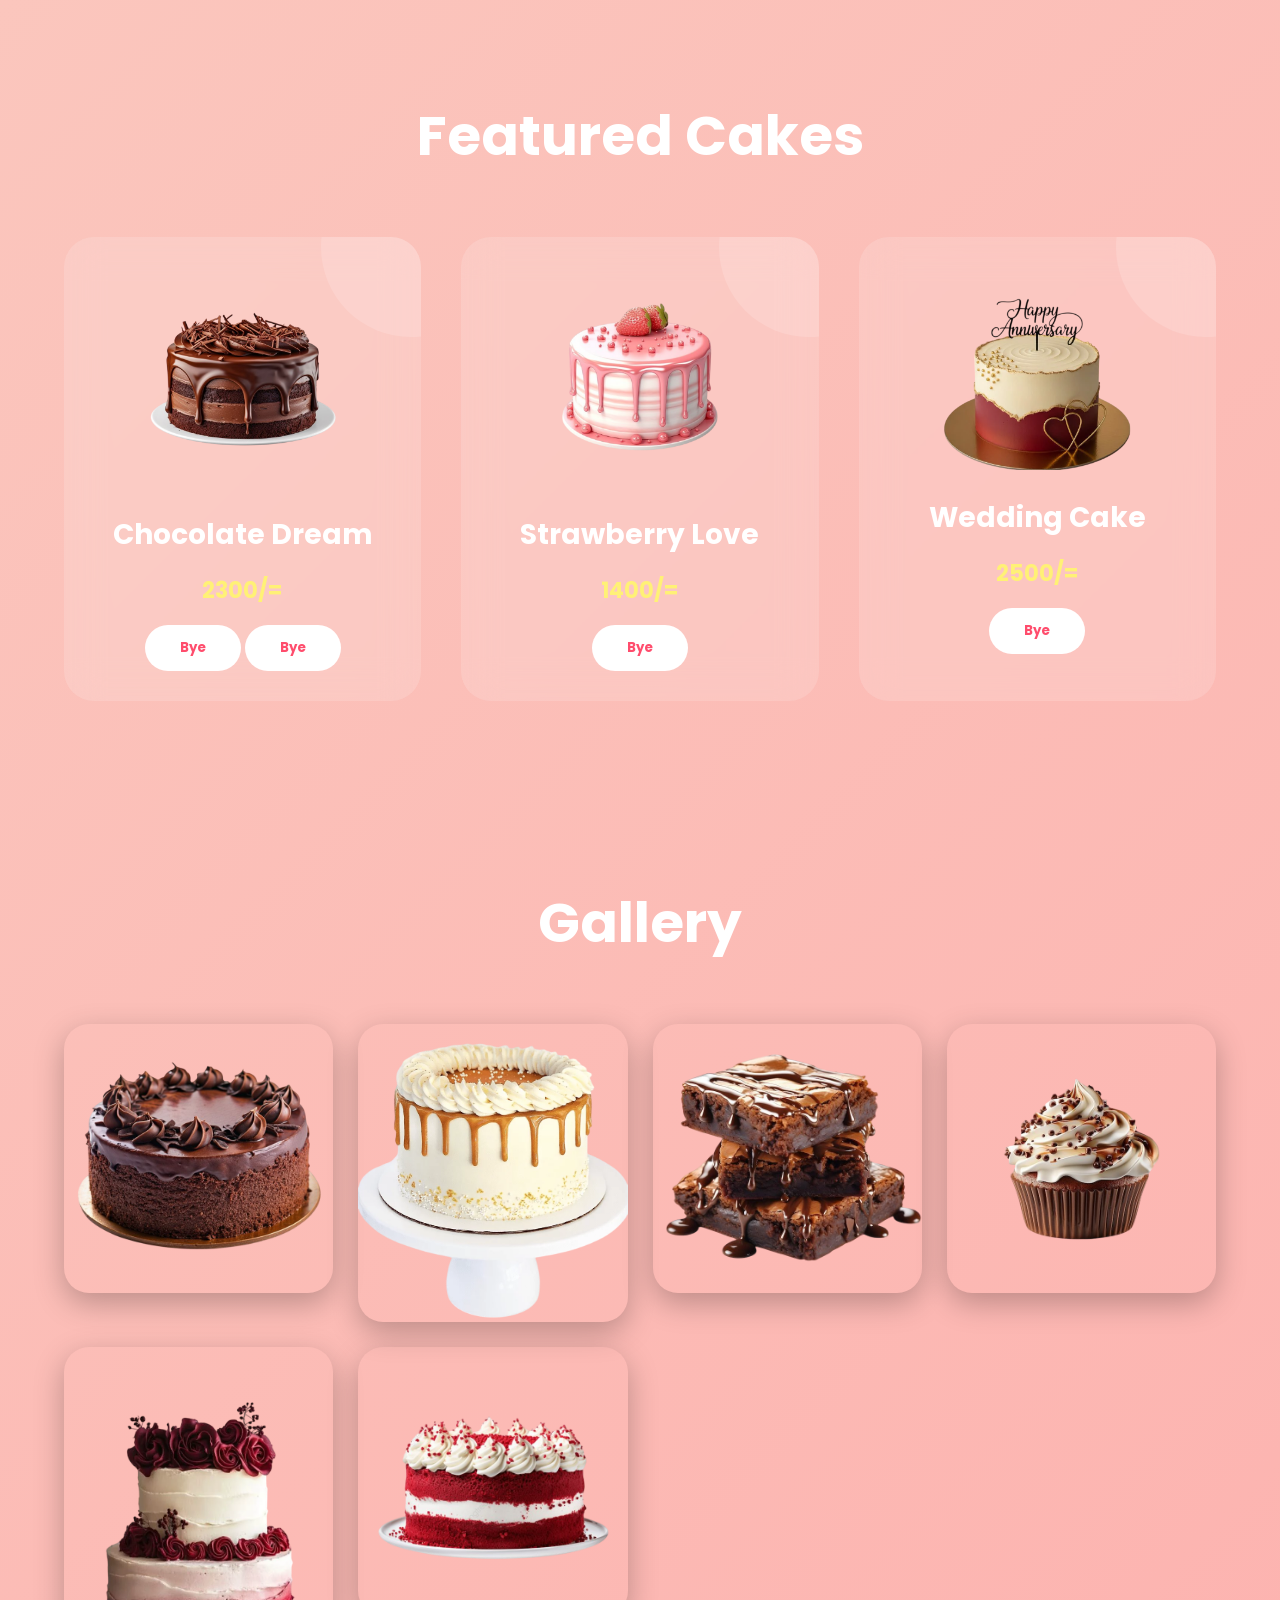
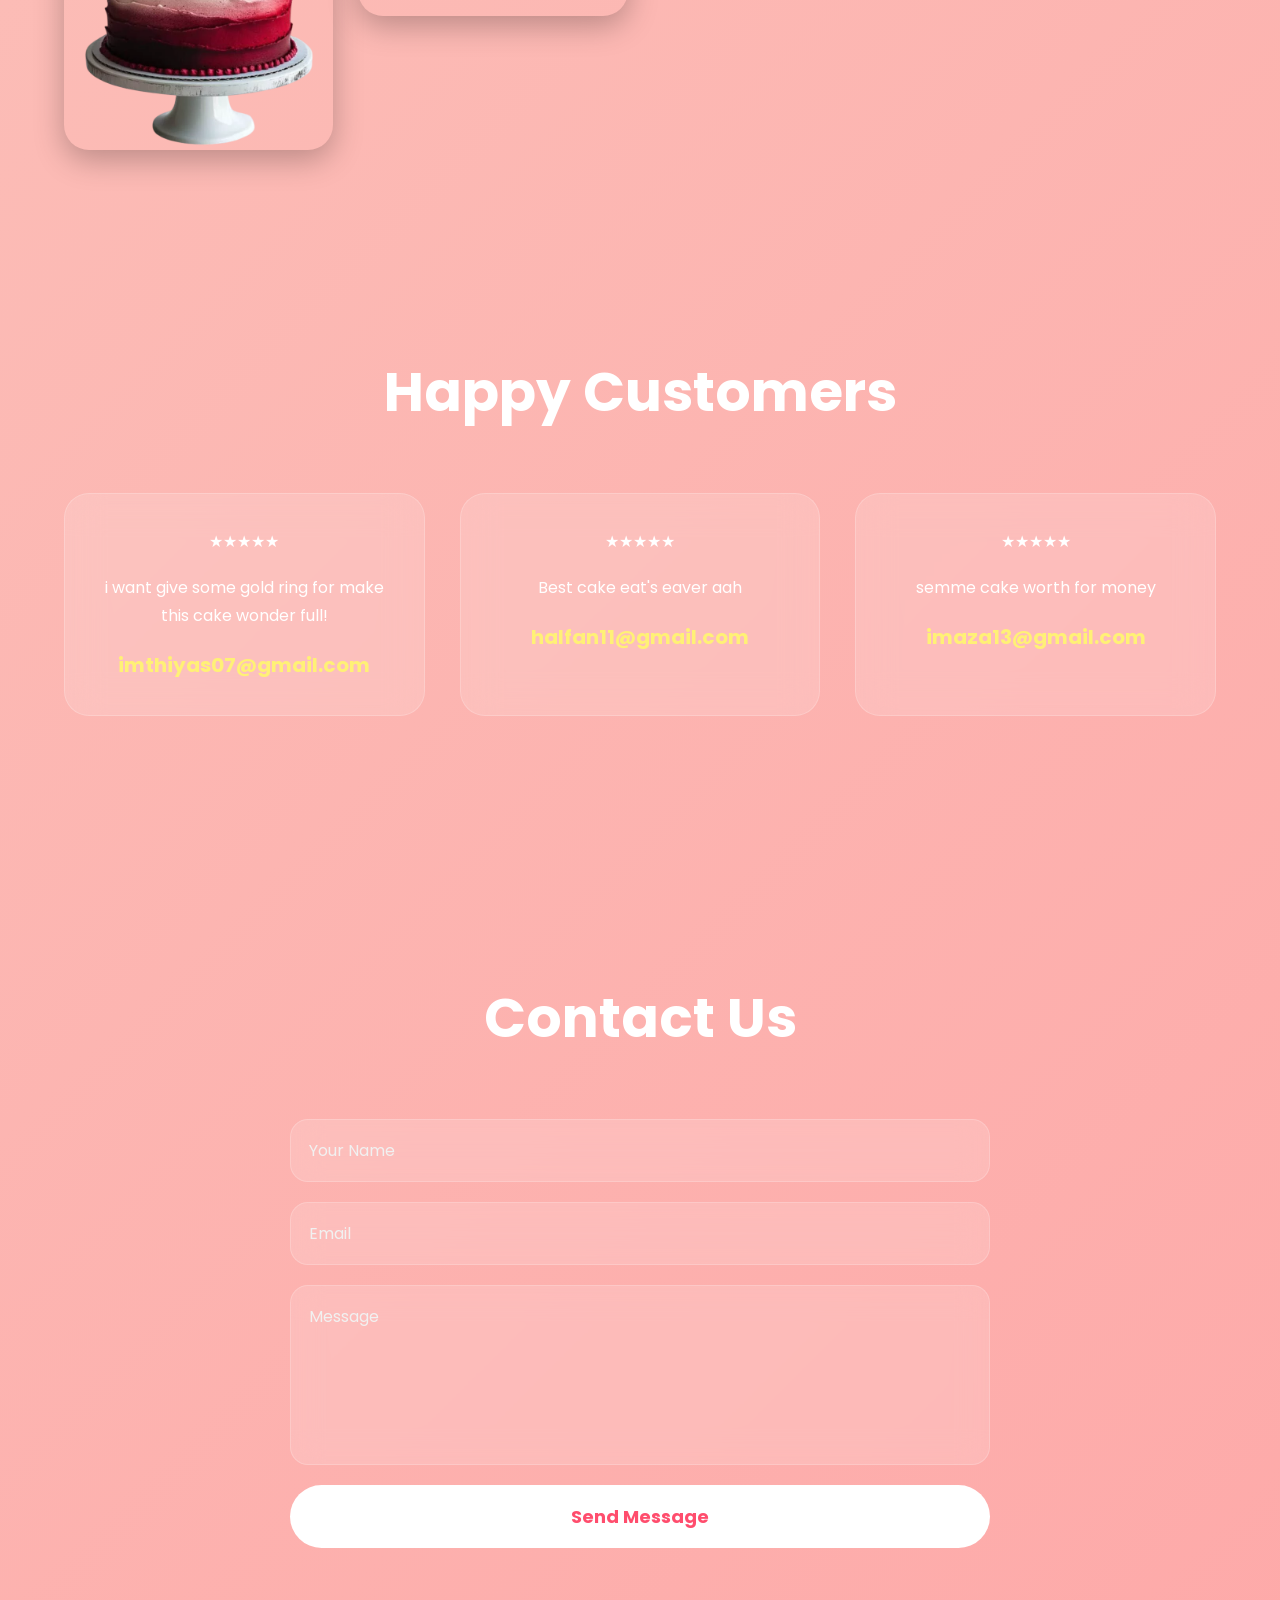
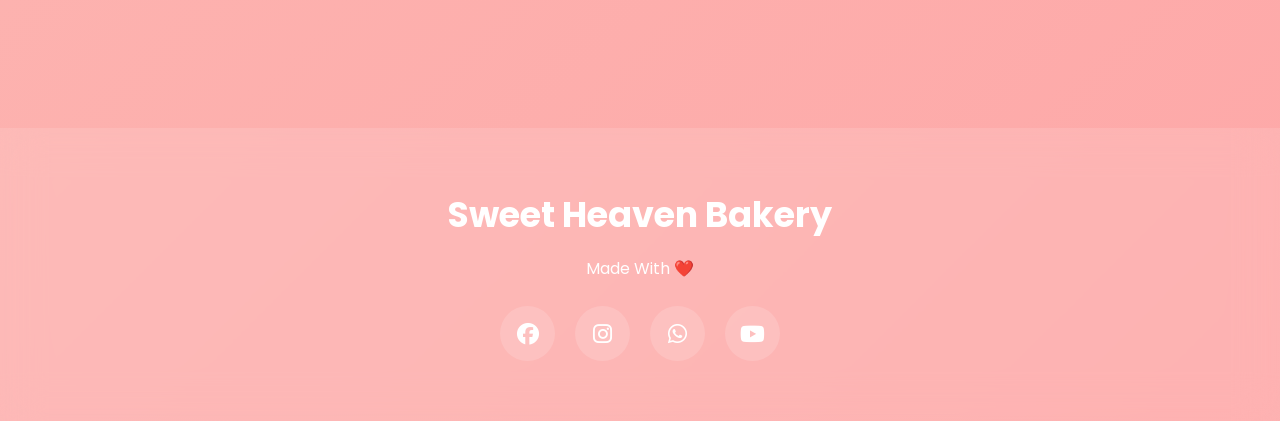
==== commit 4916ddd3: "Update index.html" ====
--- a/index.html
+++ b/index.html
@@ -17,7 +17,7 @@
 <link rel="stylesheet"
 href="https://cdnjs.cloudflare.com/ajax/libs/font-awesome/6.6.0/css/all.min.css">
 
-<meta name="viewport" content="width=device-width, initial-scale=1.0">
+<meta name="viewport" content="width=device-width, initial-scale=0.50">
 
     
 </head>
@@ -222,7 +222,9 @@
 
 <p>1400/=</p>
 
-<button>Buy Now</button>
+<a href="order.html">
+  <button>Bye</button>
+</a>
 
 </div>
 
@@ -233,8 +235,9 @@
 <h3>Wedding Cake</h3>
 
 <p>2500/=</p>
-
-<button>Buy Now</button>
+<a href="order.html">
+  <button>Bye</button>
+</a>
 
 </div>
 
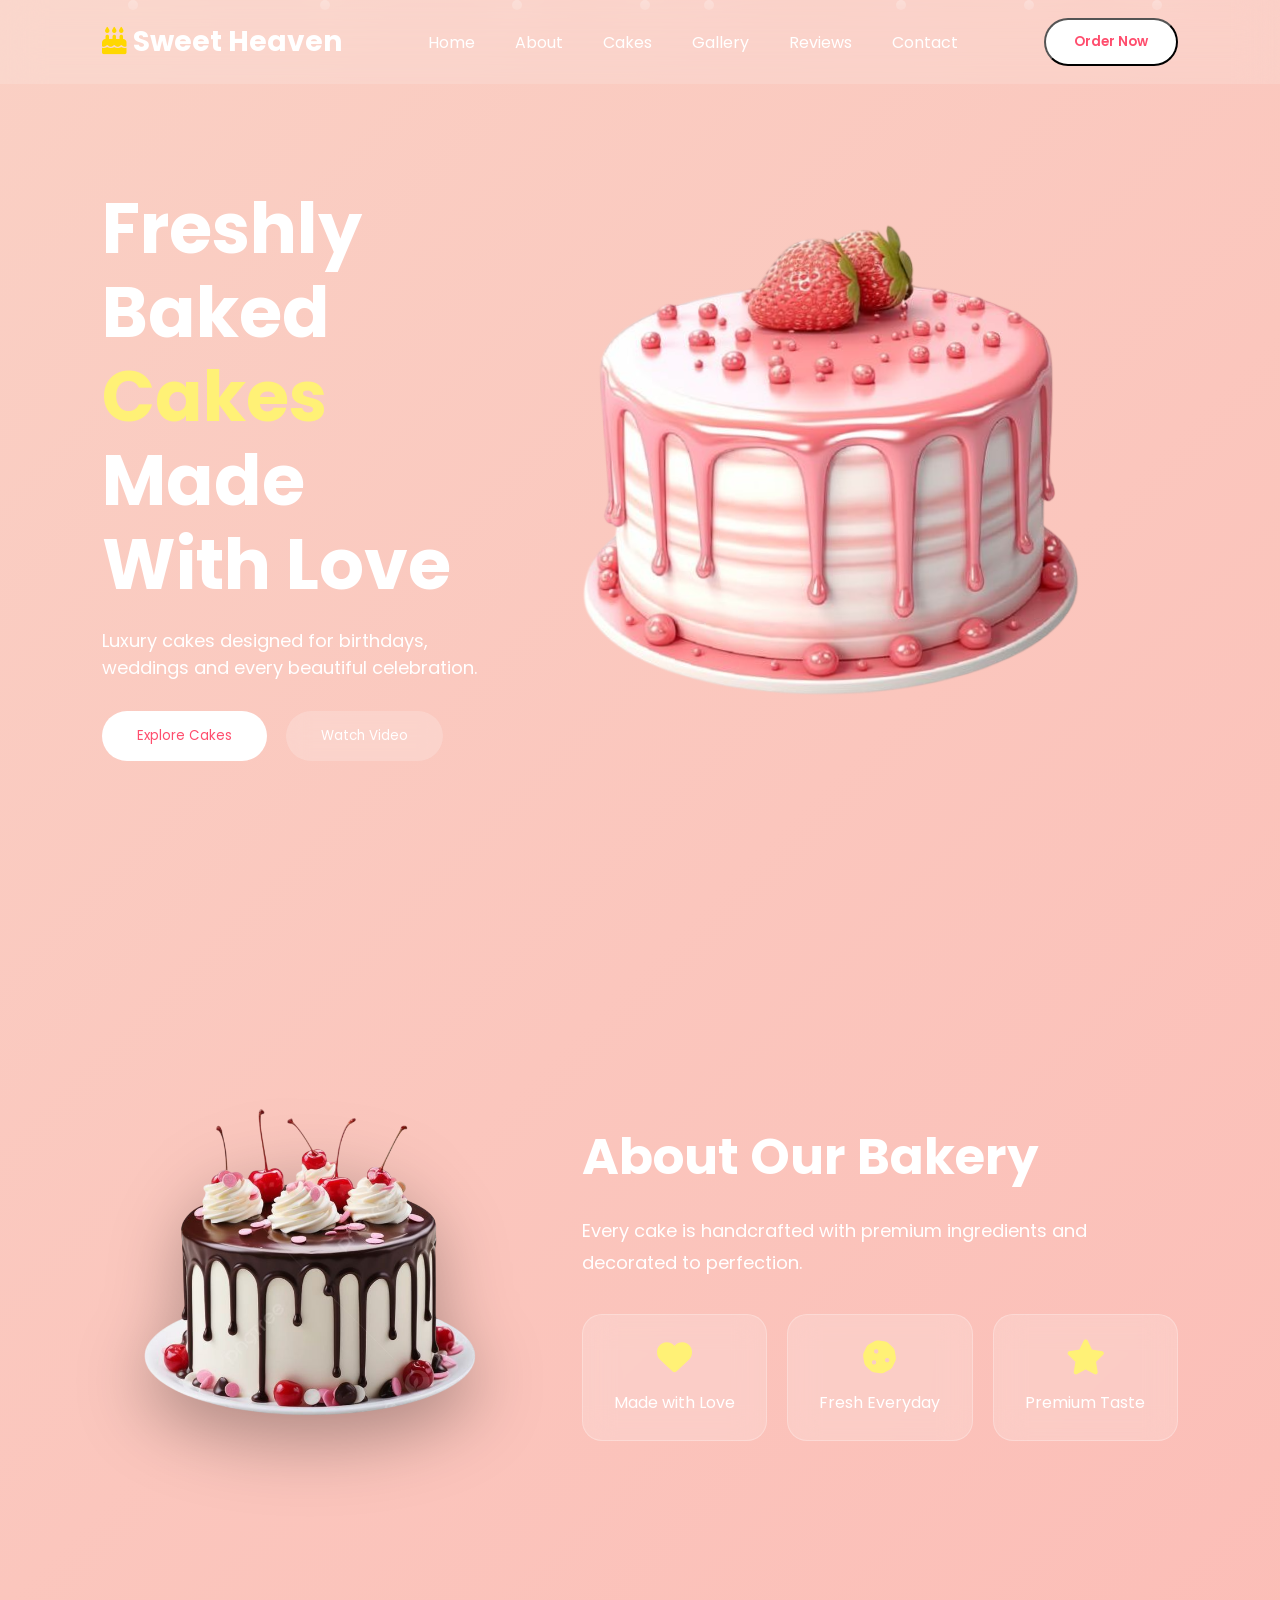
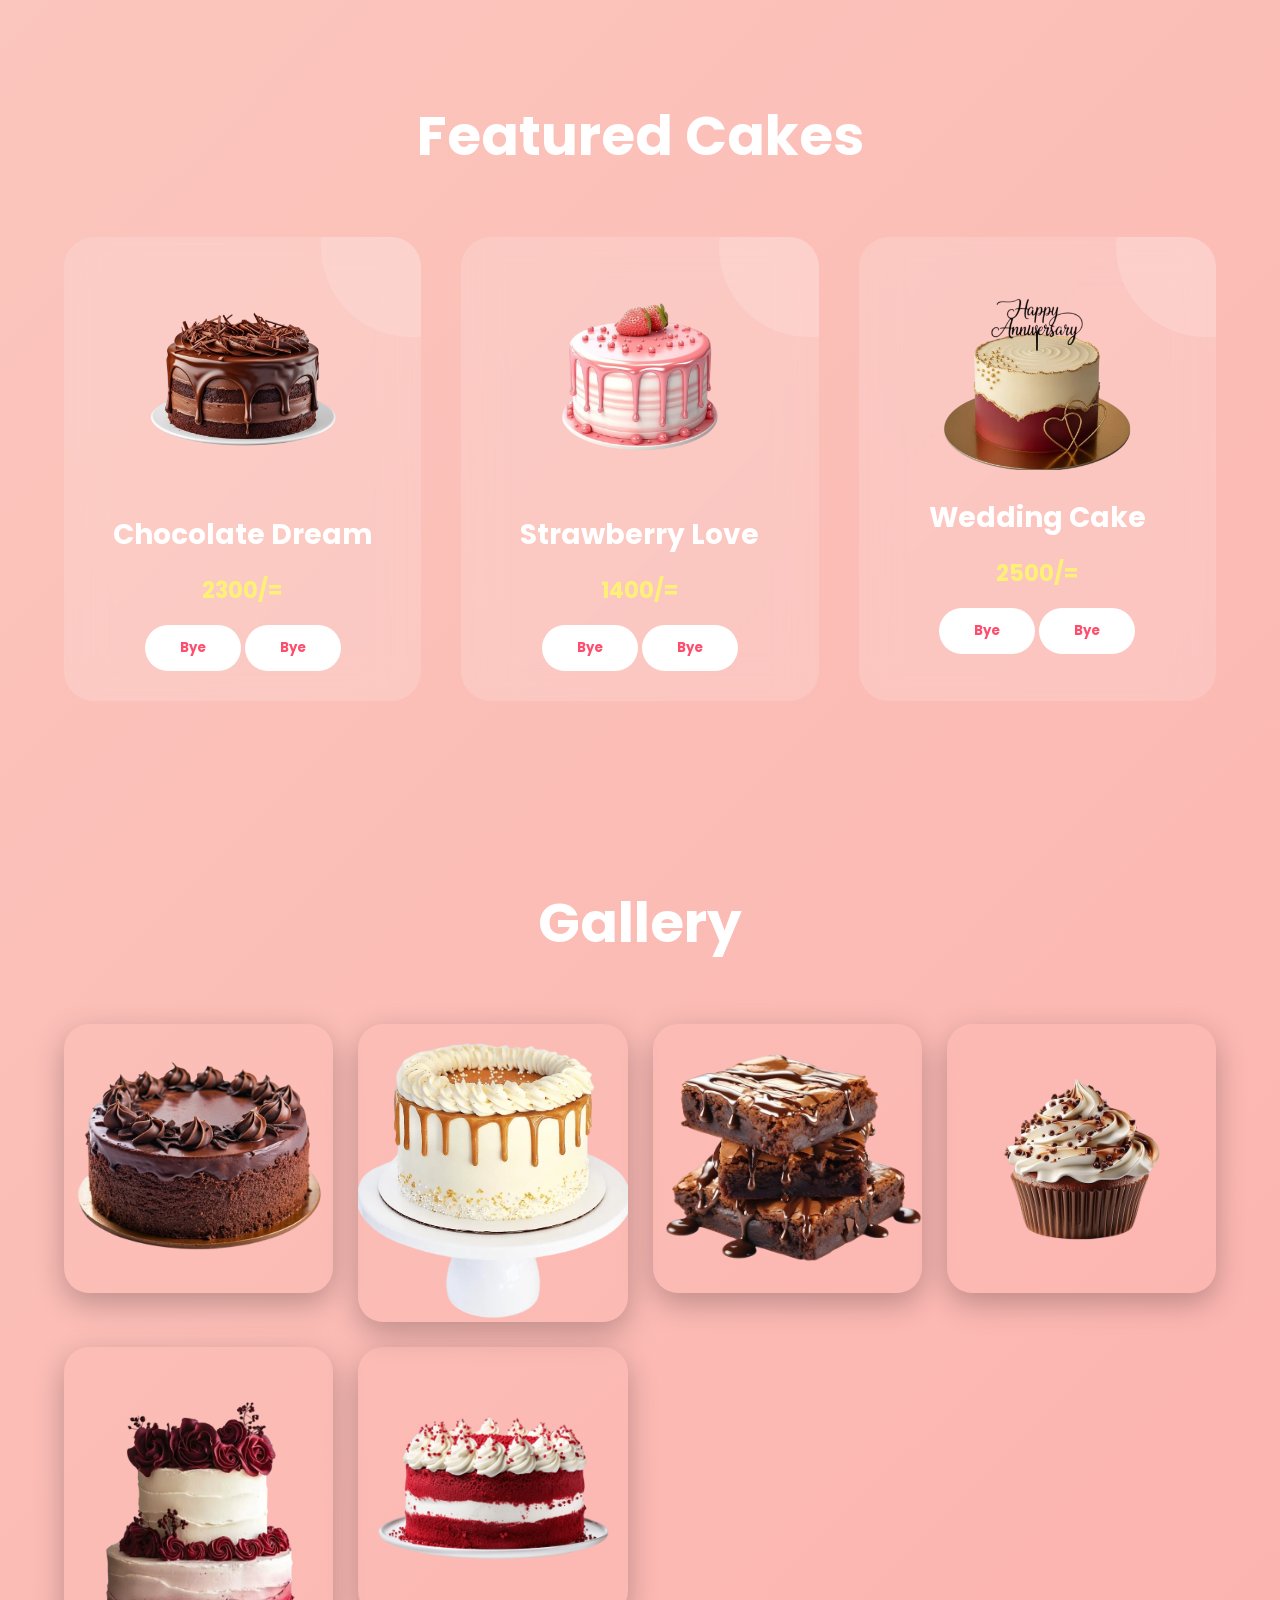
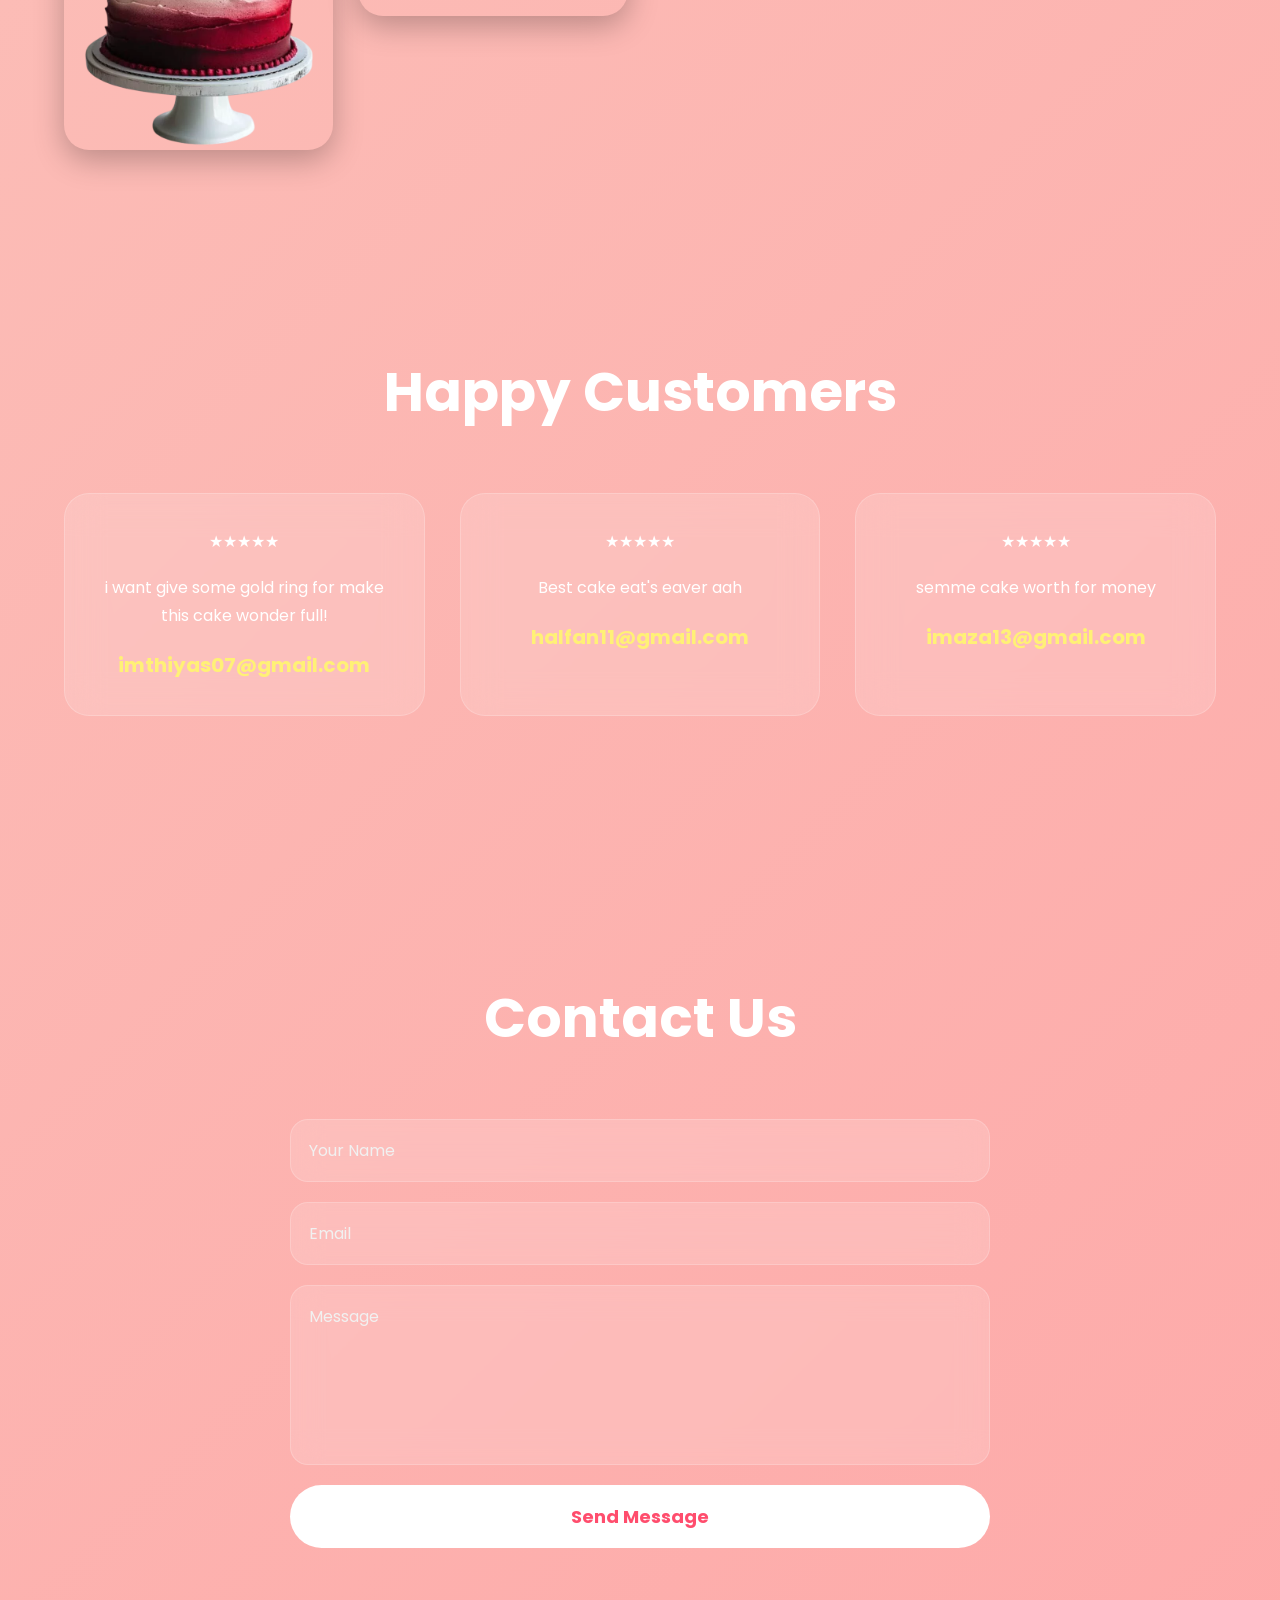
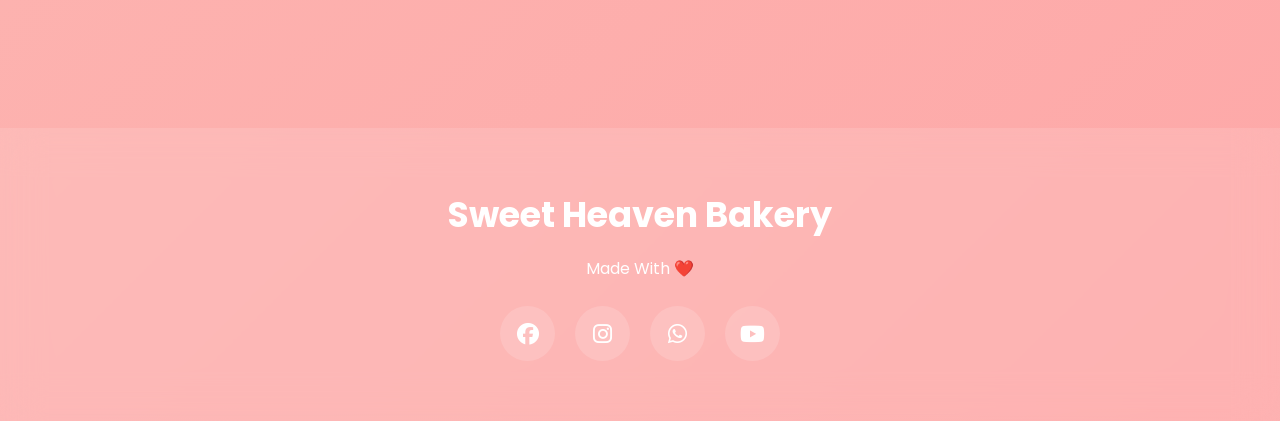
==== commit e4e51f78: "Update index.html" ====
--- a/index.html
+++ b/index.html
@@ -221,7 +221,8 @@
 <h3>Strawberry Love</h3>
 
 <p>1400/=</p>
-
+    
+<button onclick="goOrder()">Bye</button>
 <a href="order.html">
   <button>Bye</button>
 </a>
@@ -235,6 +236,7 @@
 <h3>Wedding Cake</h3>
 
 <p>2500/=</p>
+    <button onclick="goOrder()">Bye</button>
 <a href="order.html">
   <button>Bye</button>
 </a>
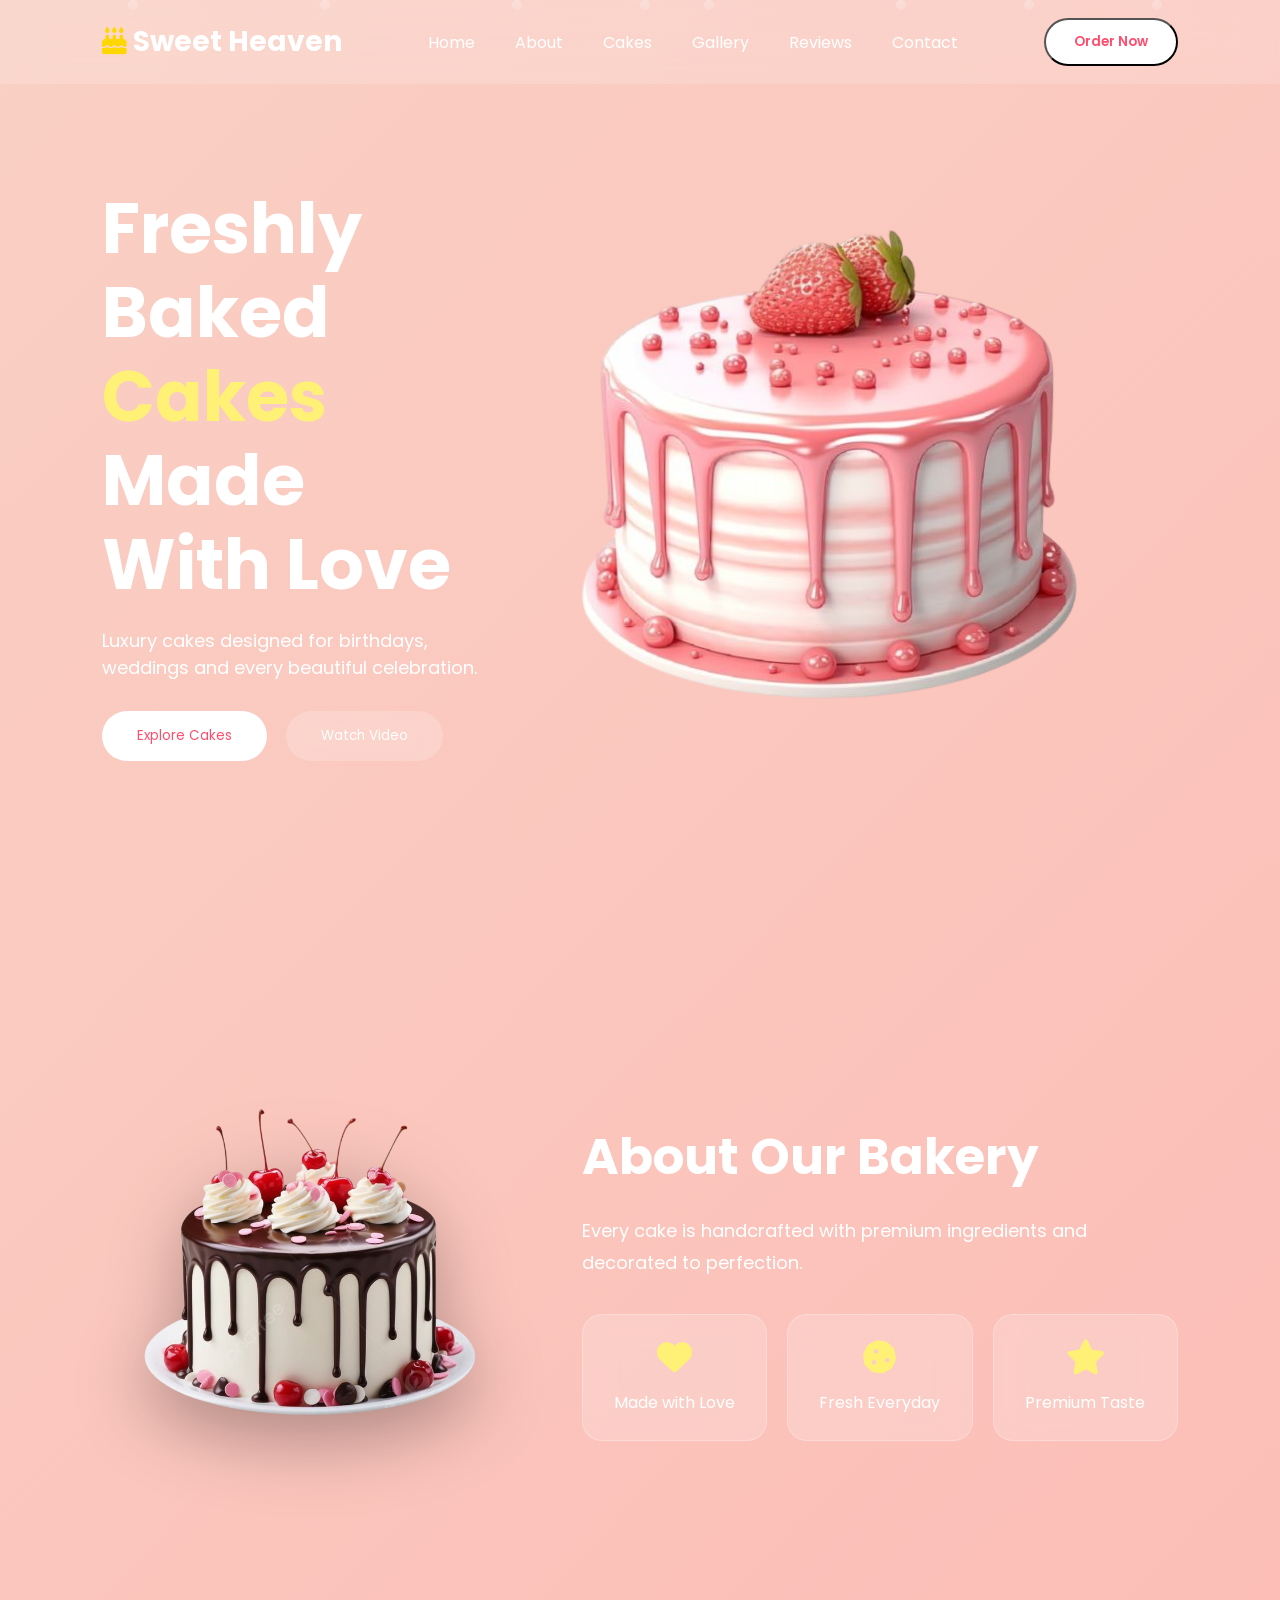
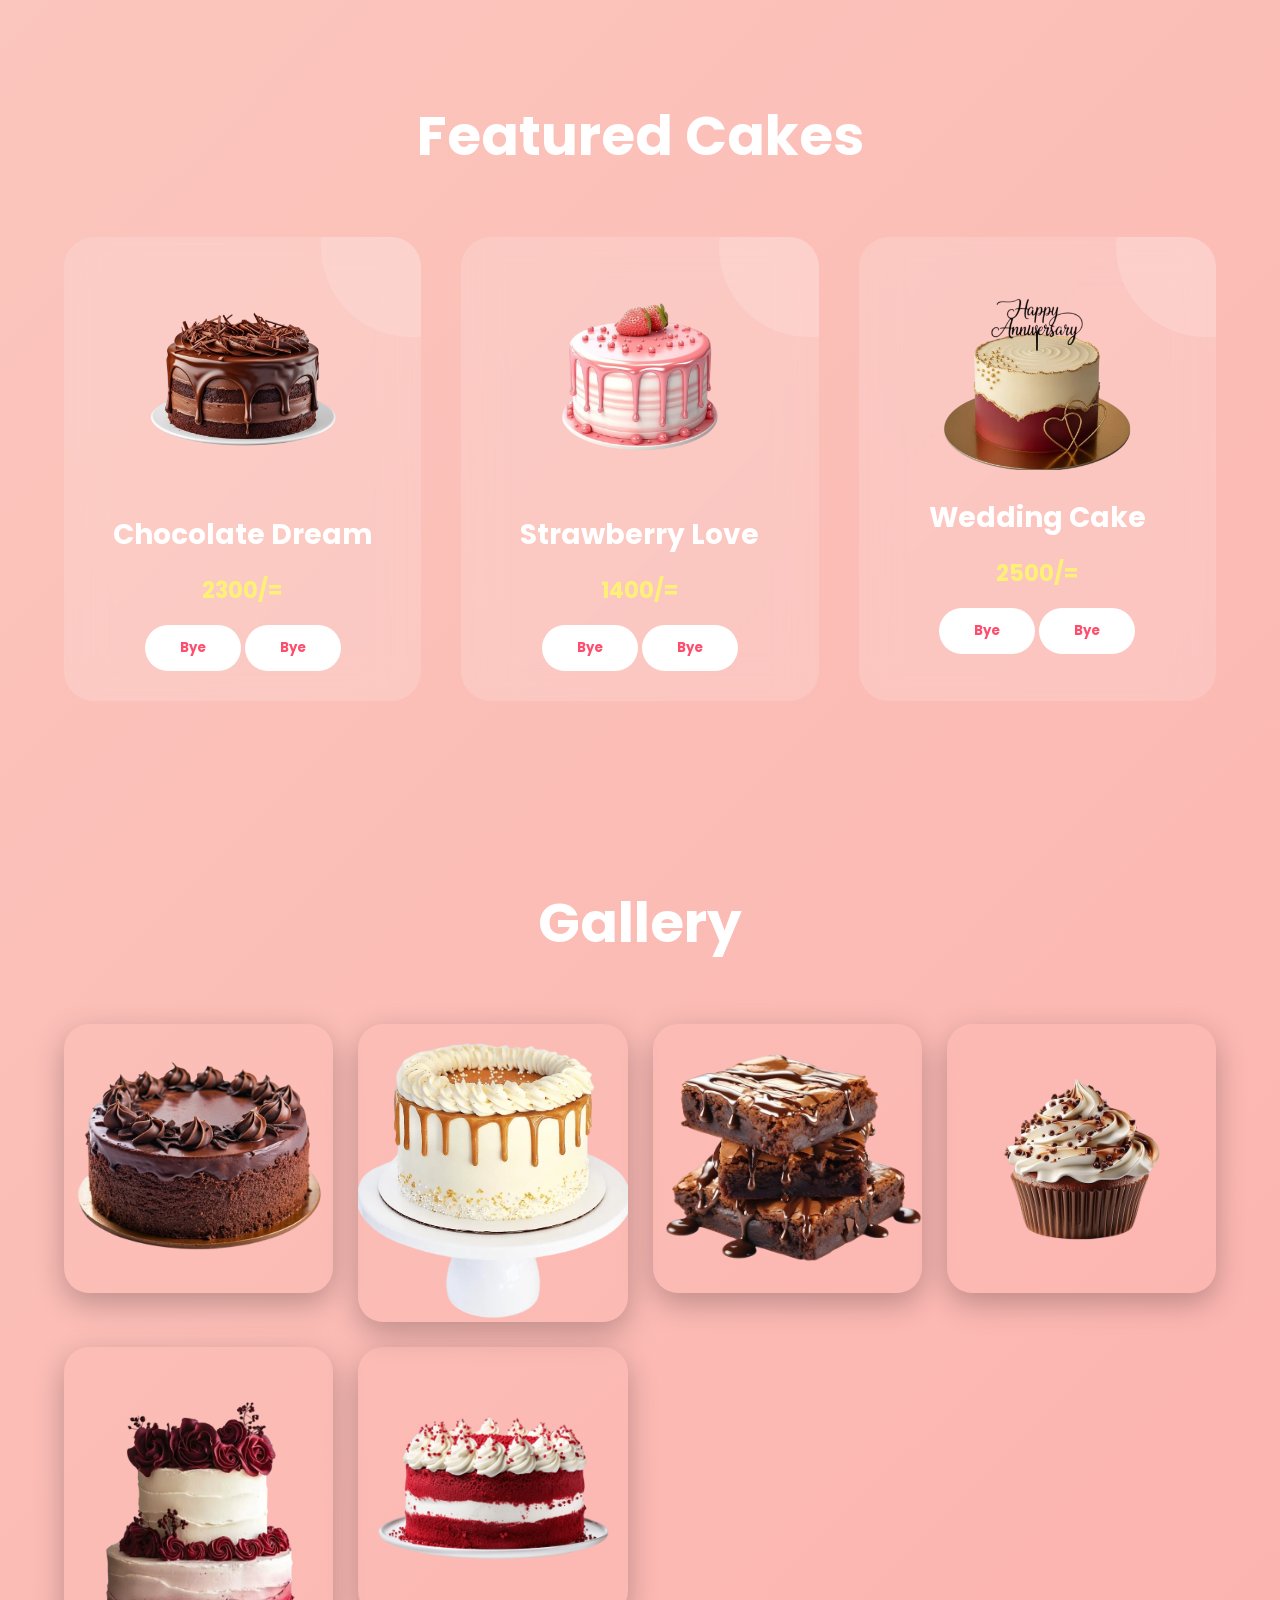
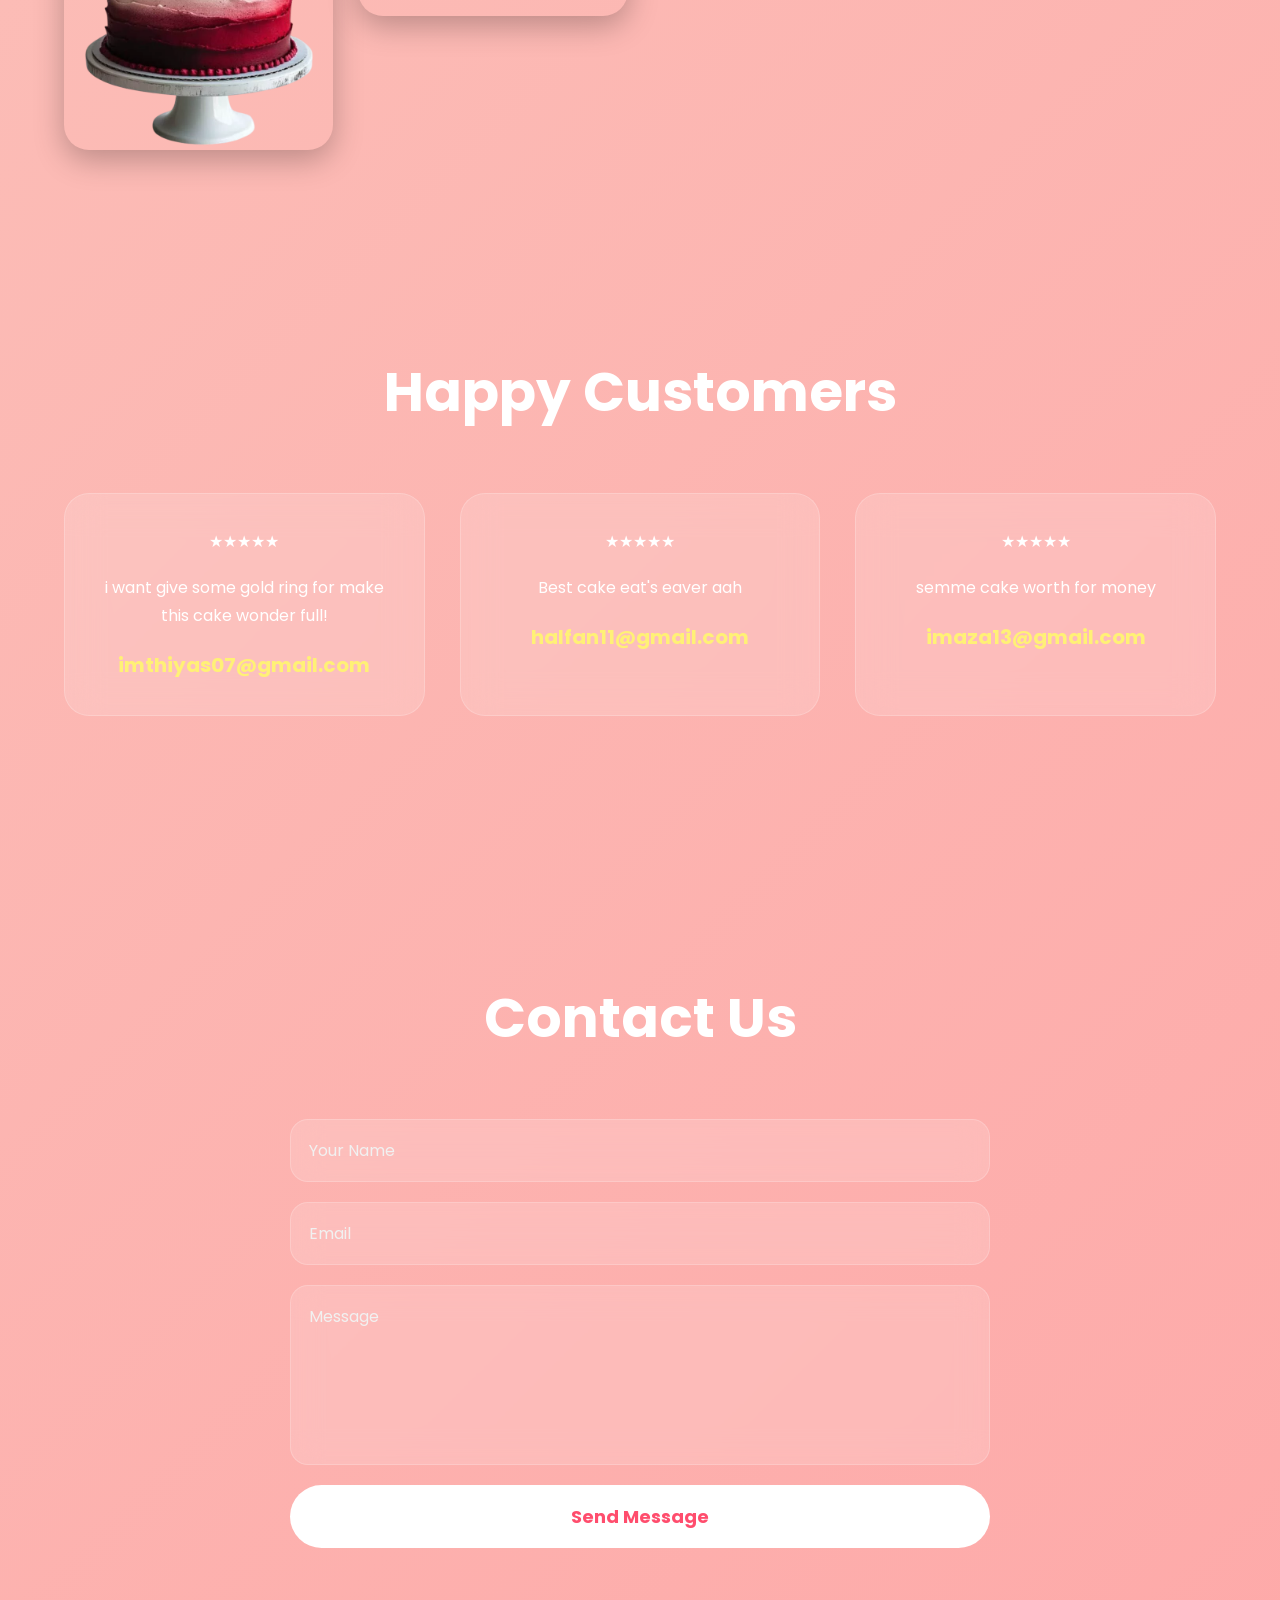
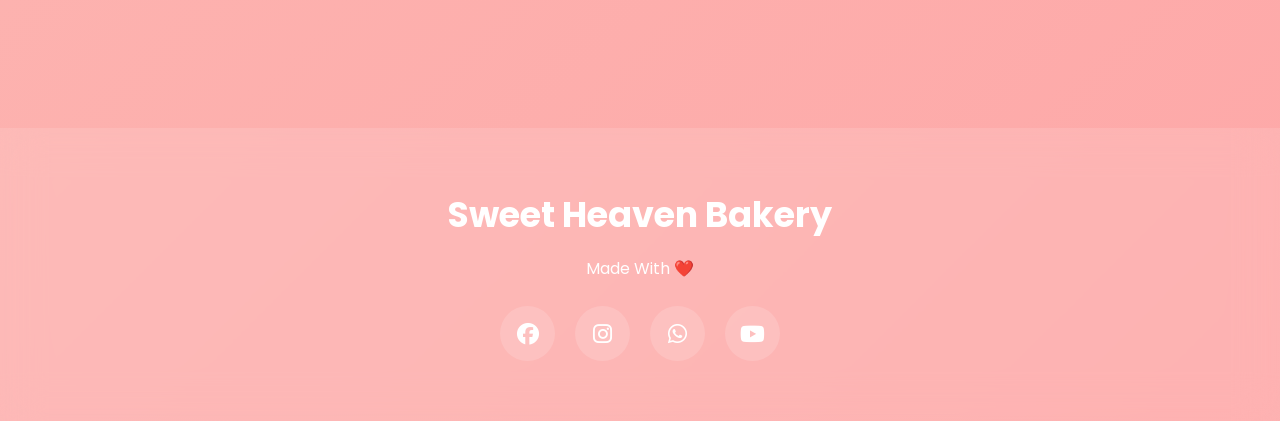
==== commit 896755f1: "Update index.html" ====
--- a/index.html
+++ b/index.html
@@ -17,7 +17,7 @@
 <link rel="stylesheet"
 href="https://cdnjs.cloudflare.com/ajax/libs/font-awesome/6.6.0/css/all.min.css">
 
-<meta name="viewport" content="width=device-width, initial-scale=0.50">
+<meta name="viewport" content="width=device-width, initial-scale=1.00">
 
     
 </head>
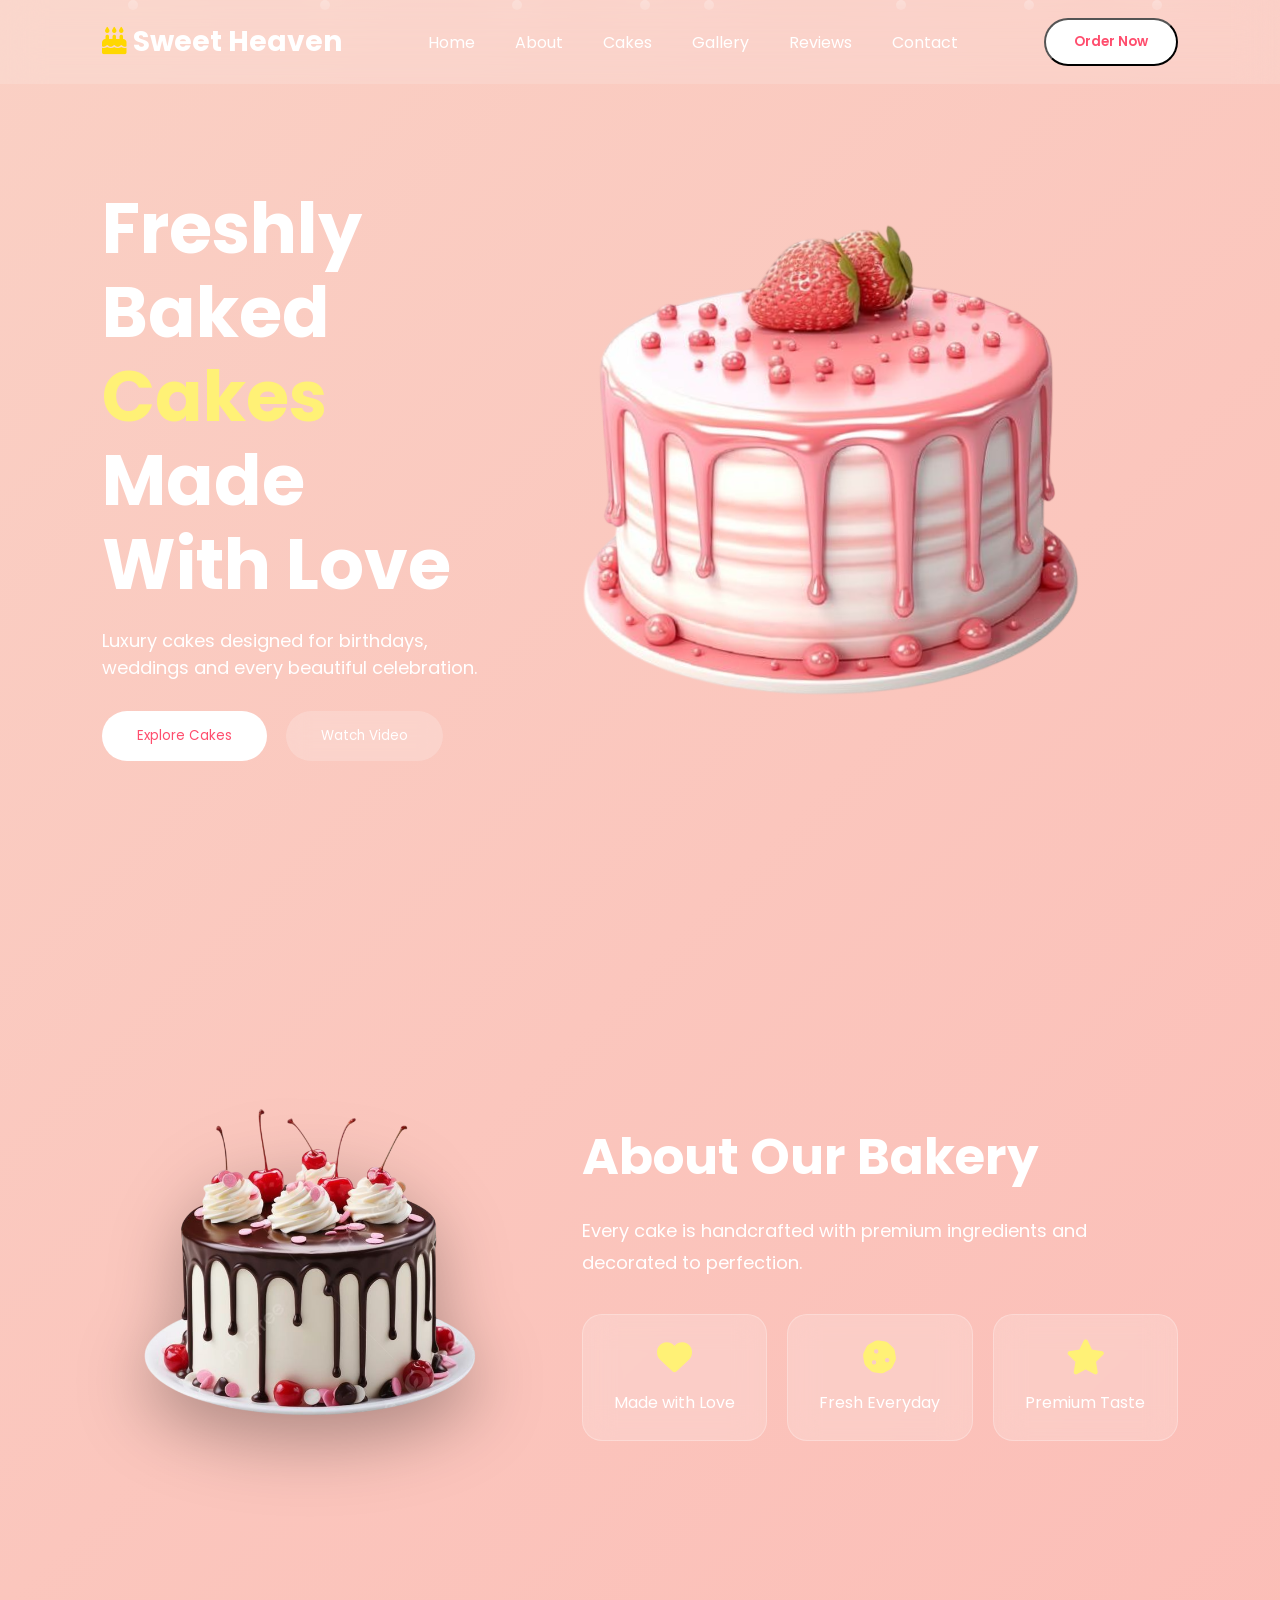
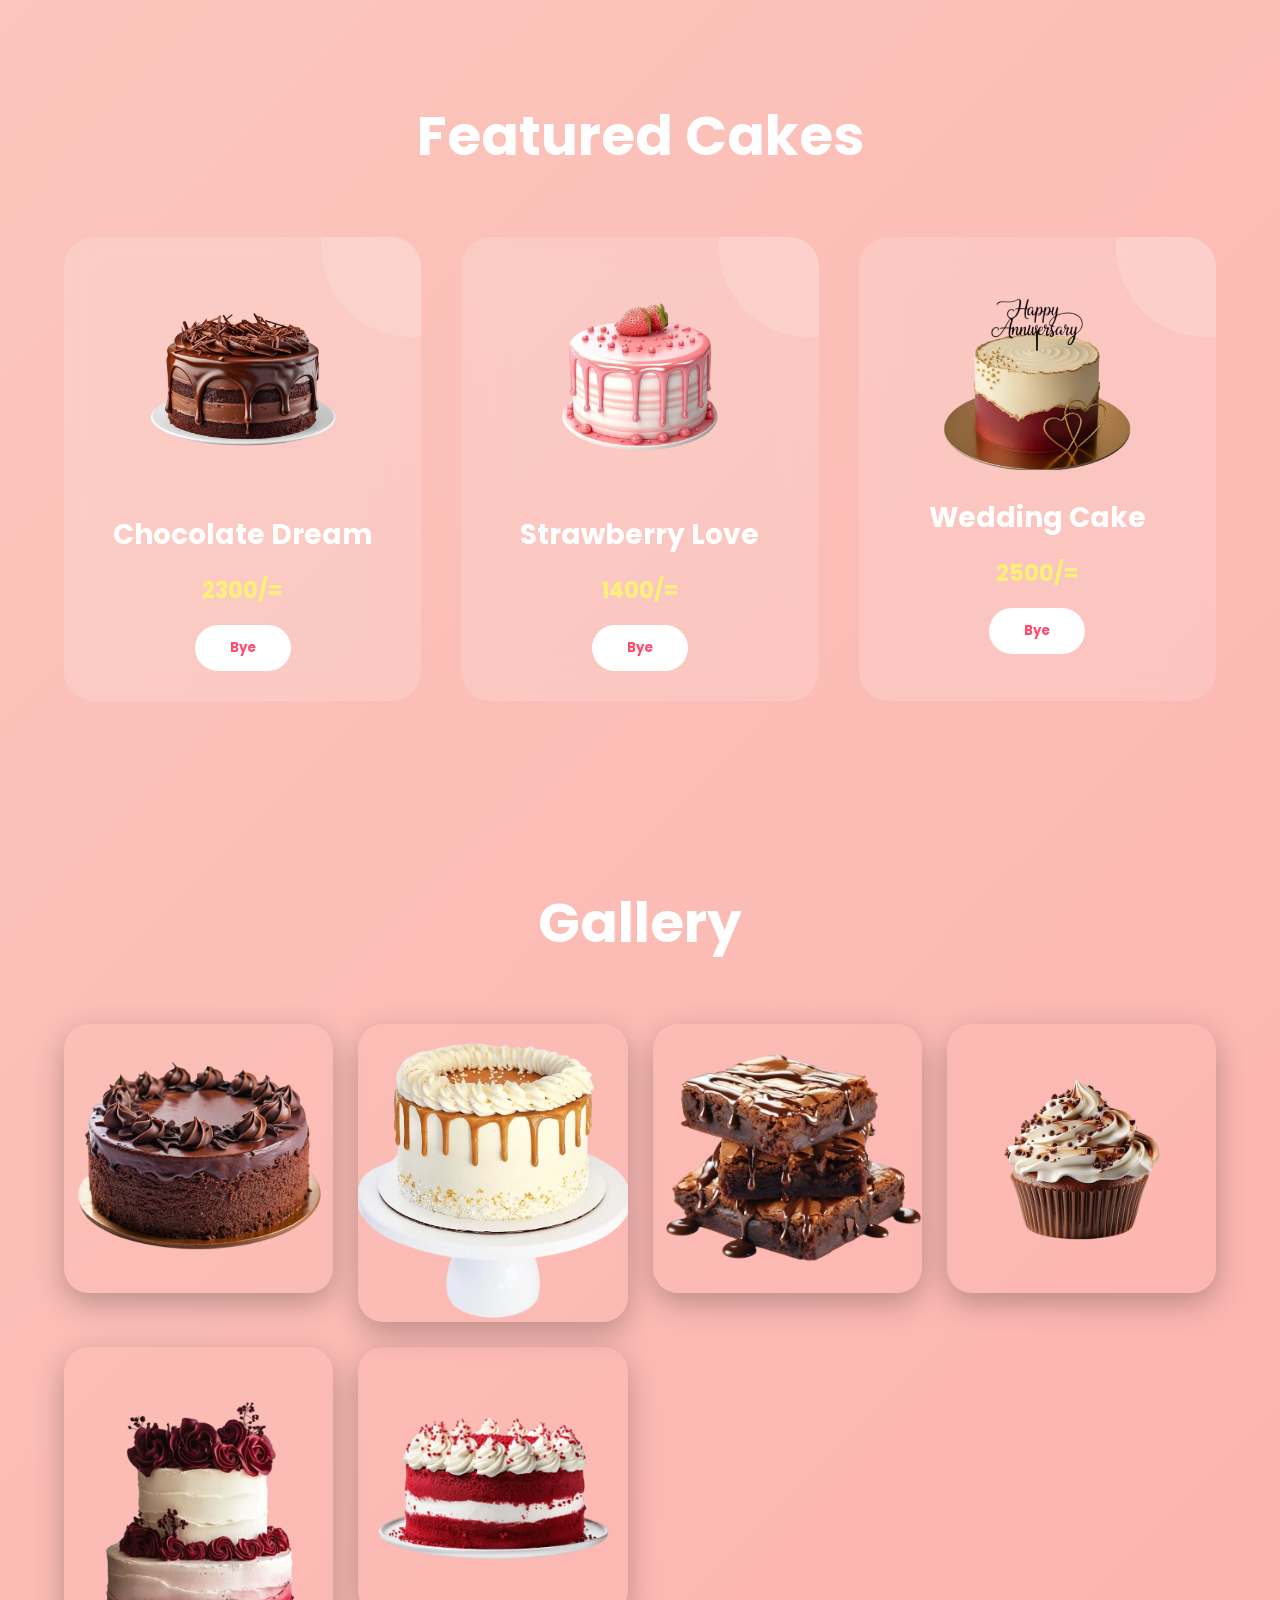
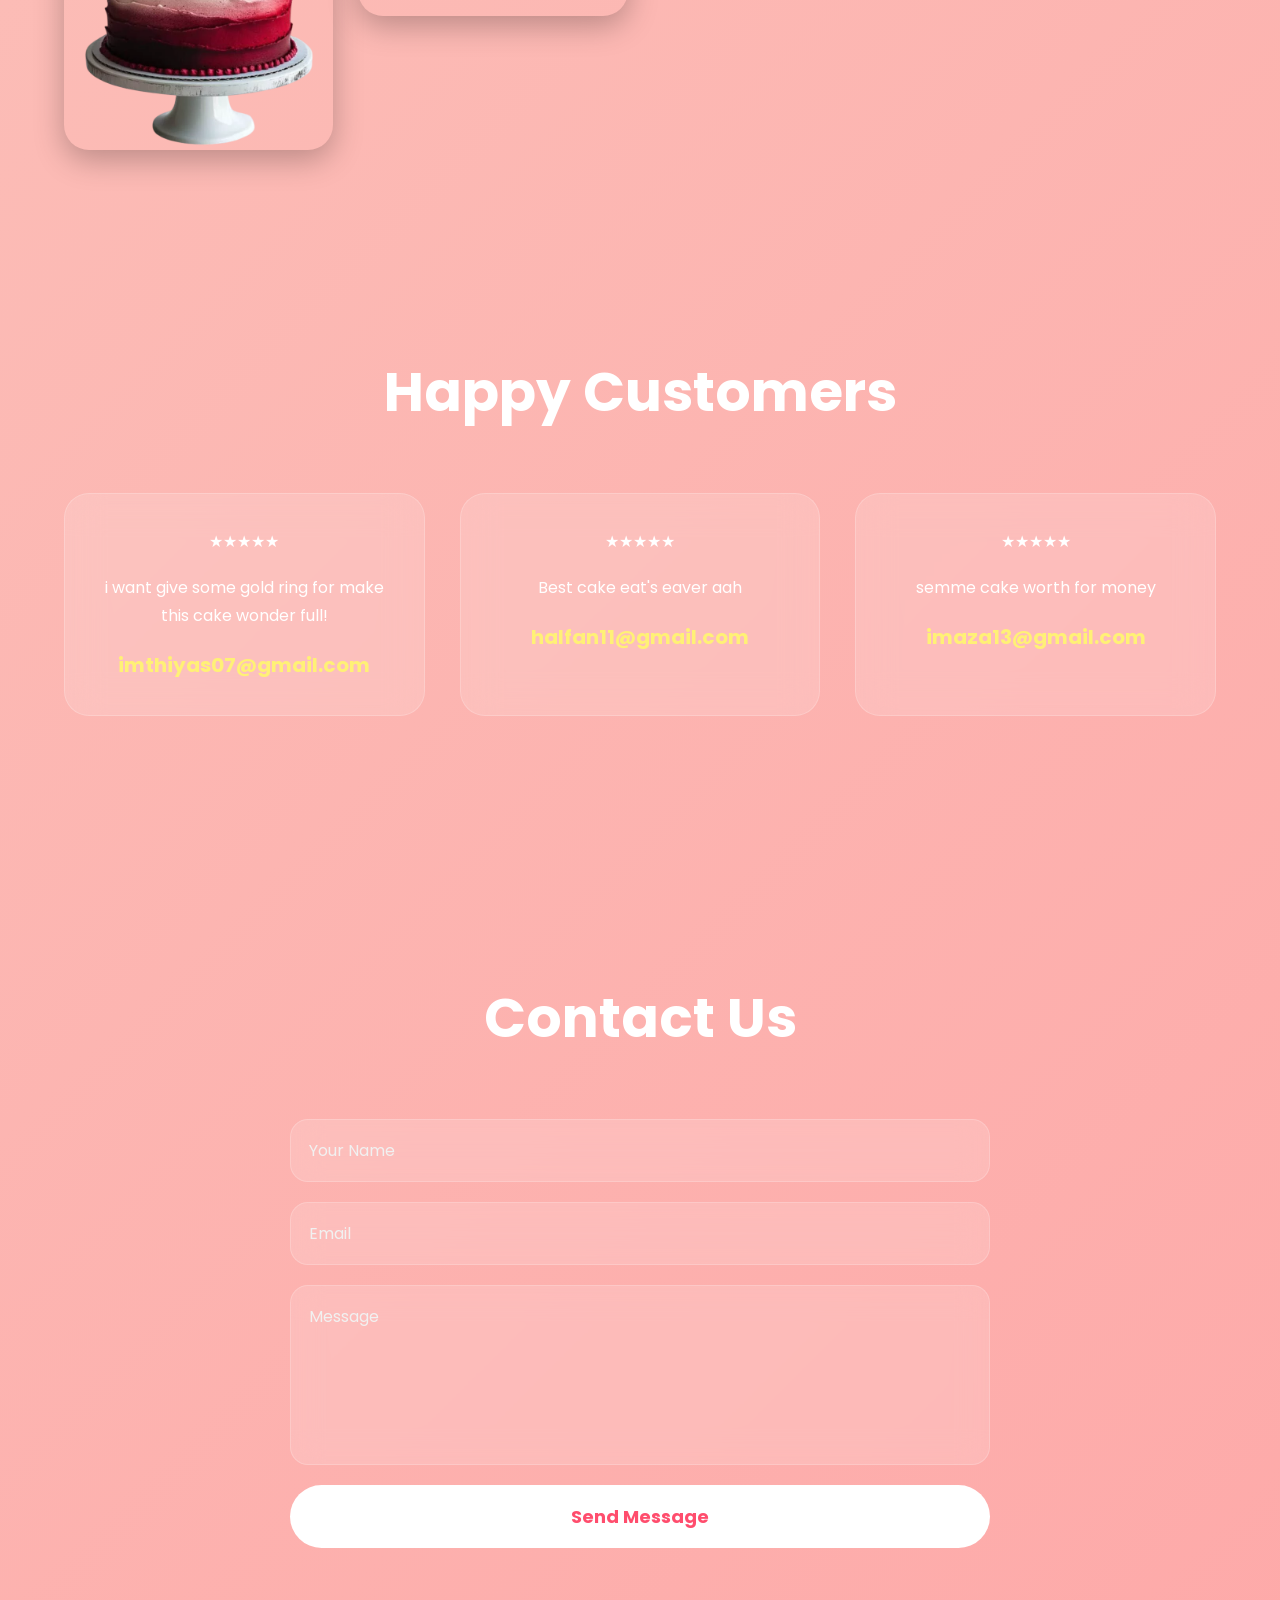
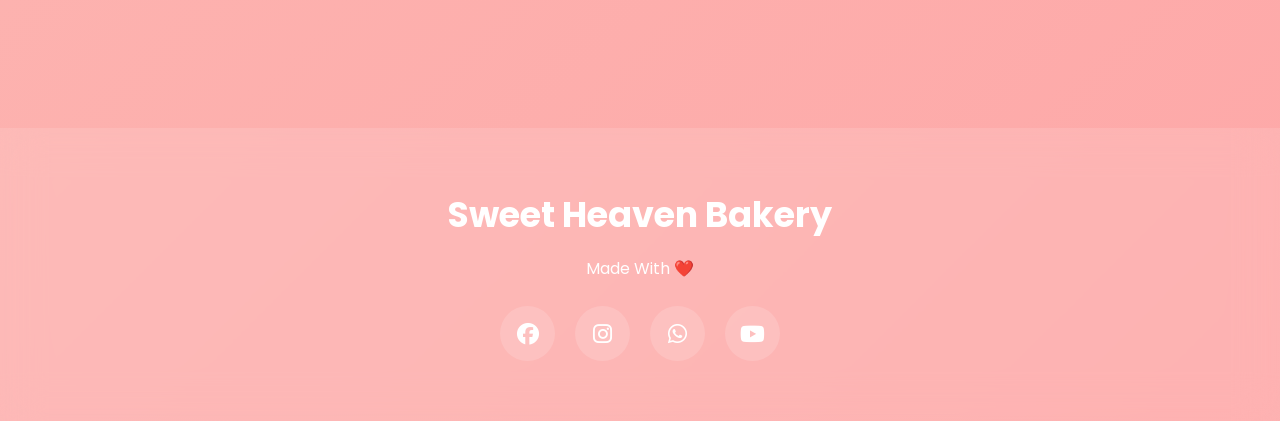
==== commit 50aa737f: "Update index.html" ====
--- a/index.html
+++ b/index.html
@@ -209,7 +209,7 @@
 <button onclick="goOrder()">Bye</button>
 
 <a href="order.html">
-  <button>Bye</button>
+
 </a>
 
 </div>
@@ -224,7 +224,7 @@
     
 <button onclick="goOrder()">Bye</button>
 <a href="order.html">
-  <button>Bye</button>
+  
 </a>
 
 </div>
@@ -238,7 +238,7 @@
 <p>2500/=</p>
     <button onclick="goOrder()">Bye</button>
 <a href="order.html">
-  <button>Bye</button>
+ 
 </a>
 
 </div>
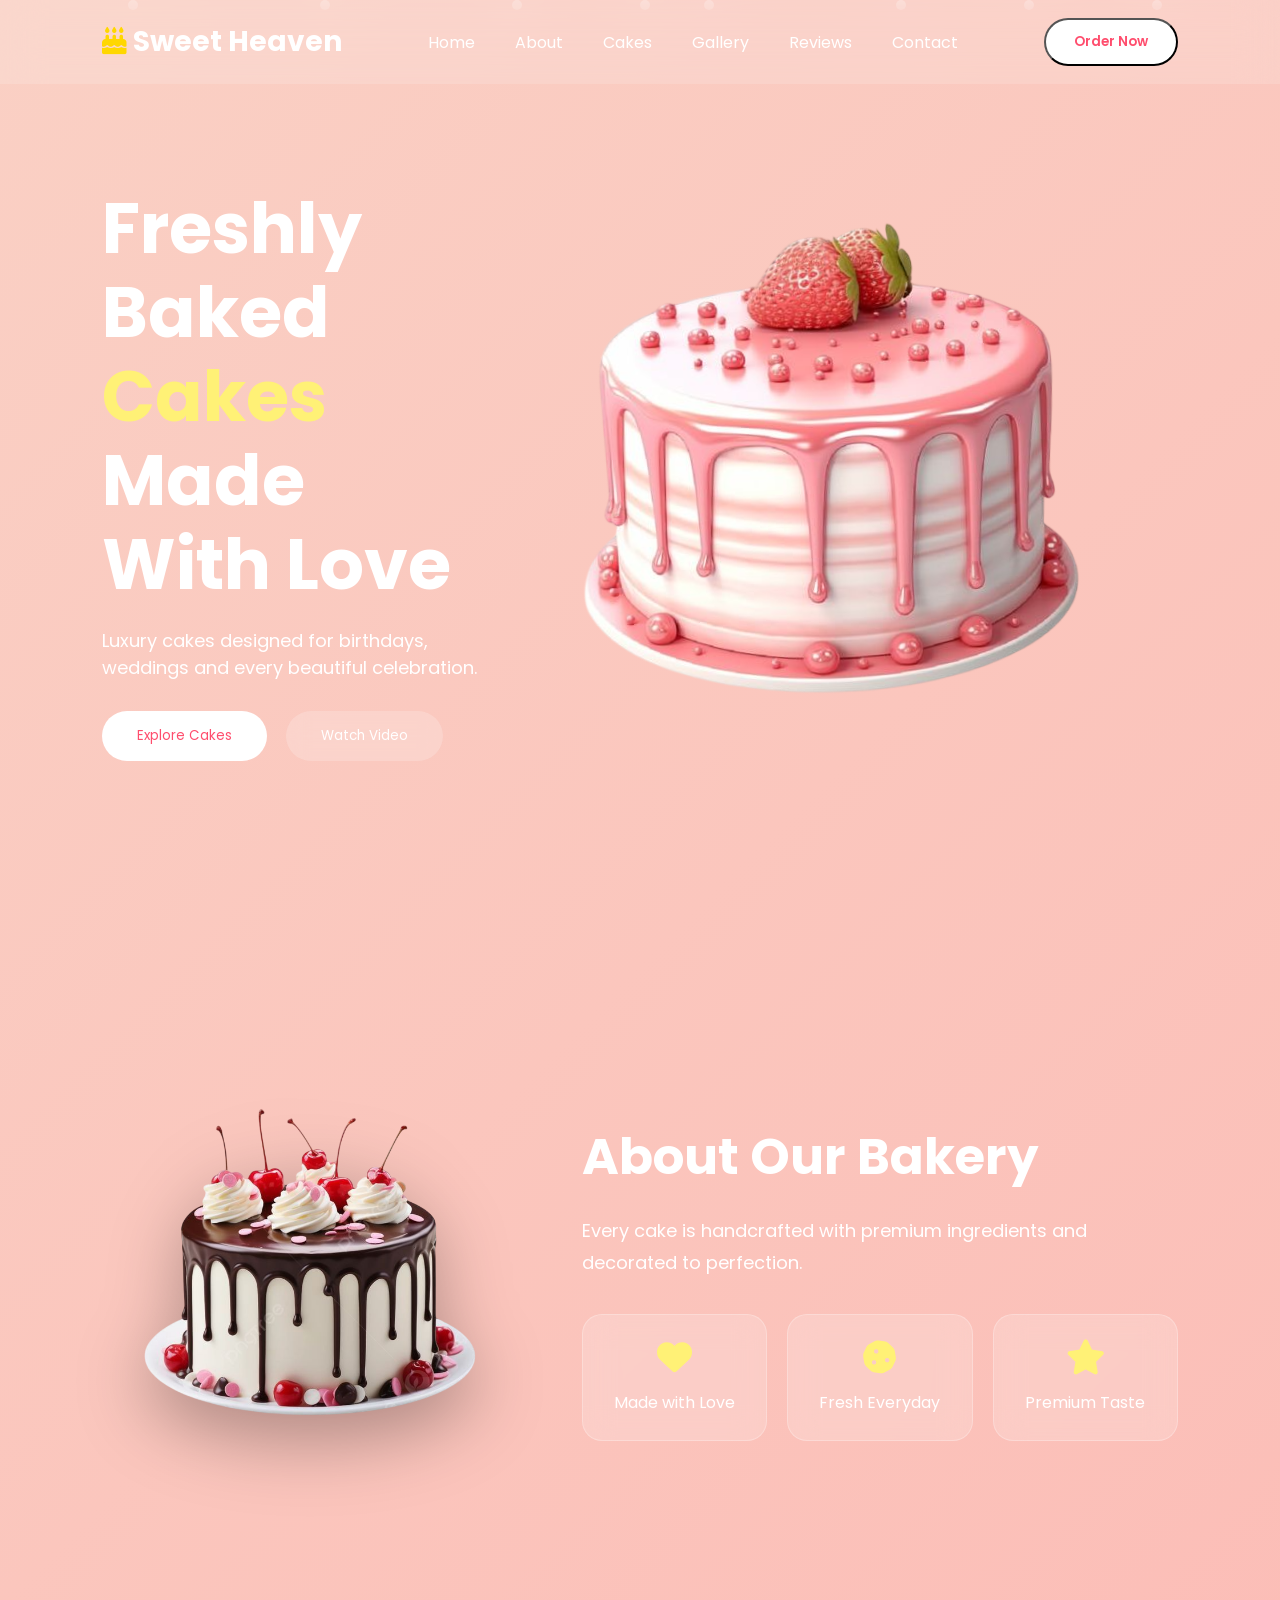
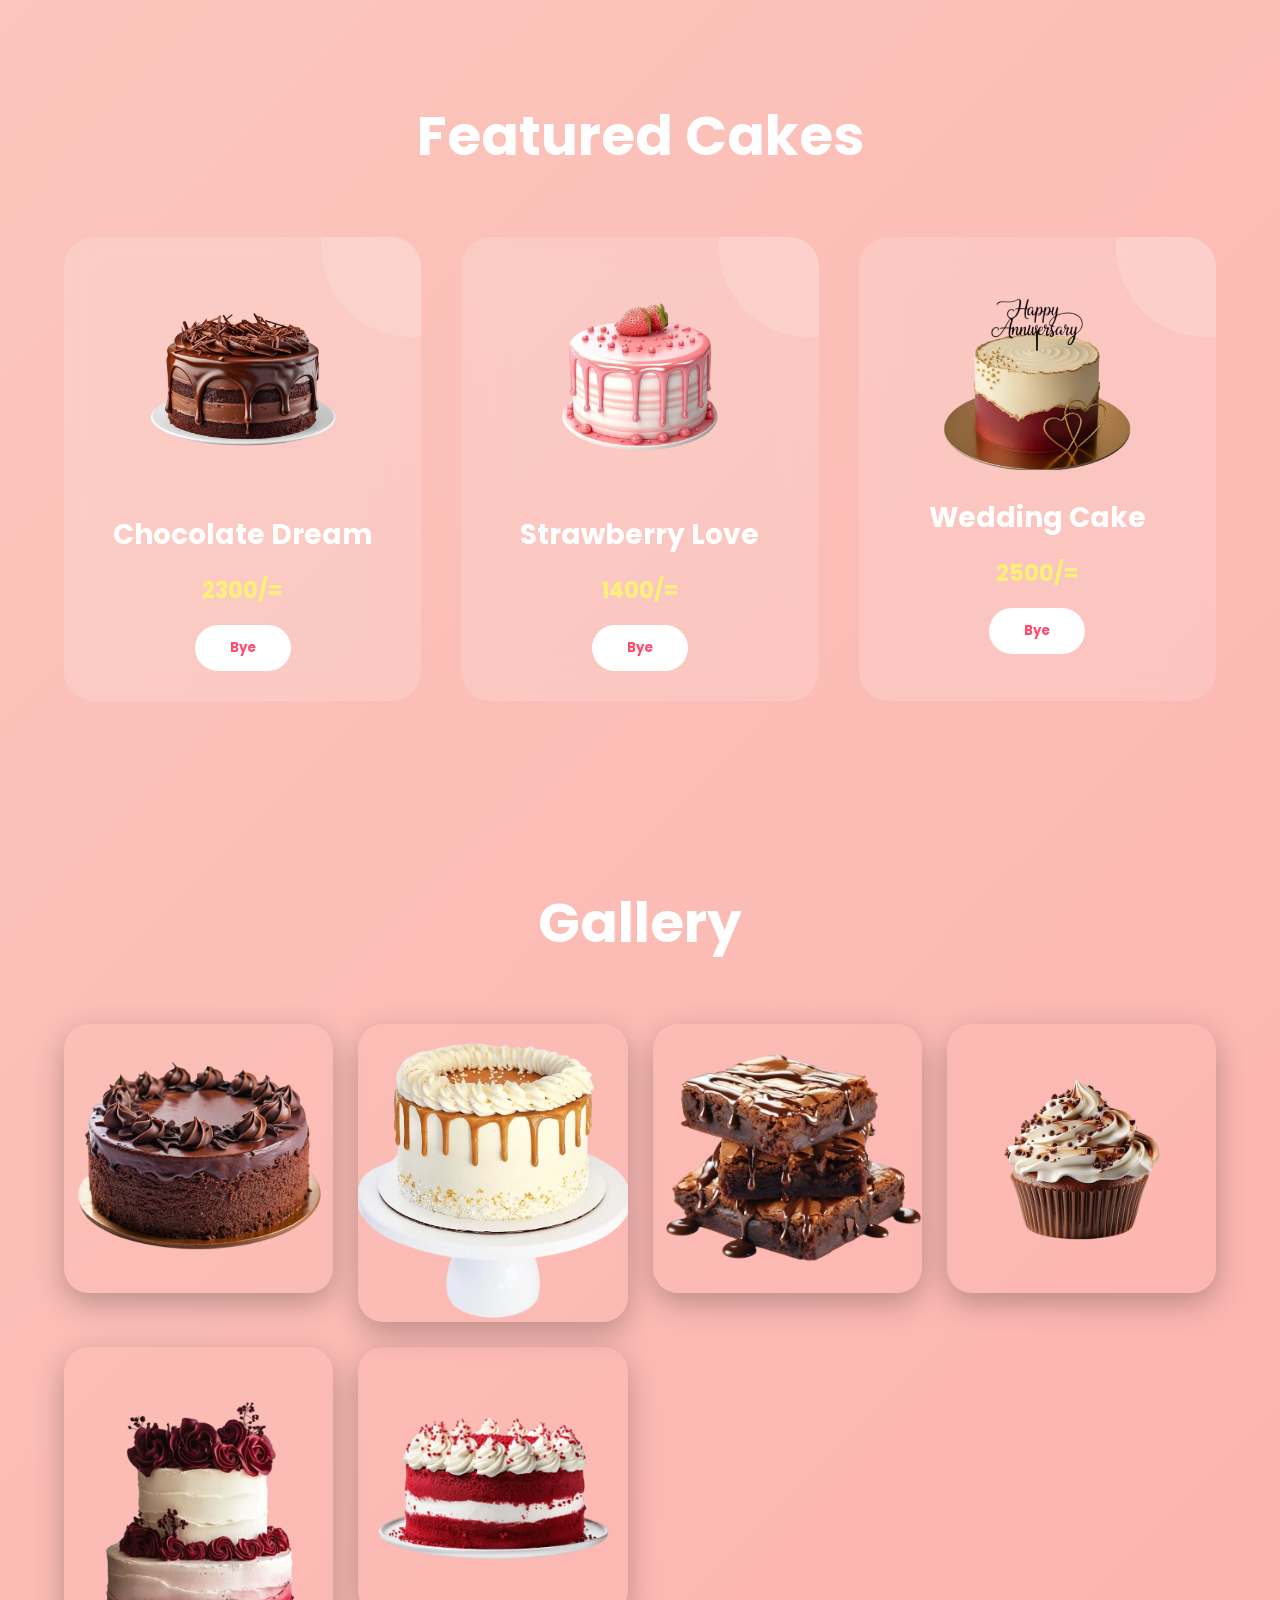
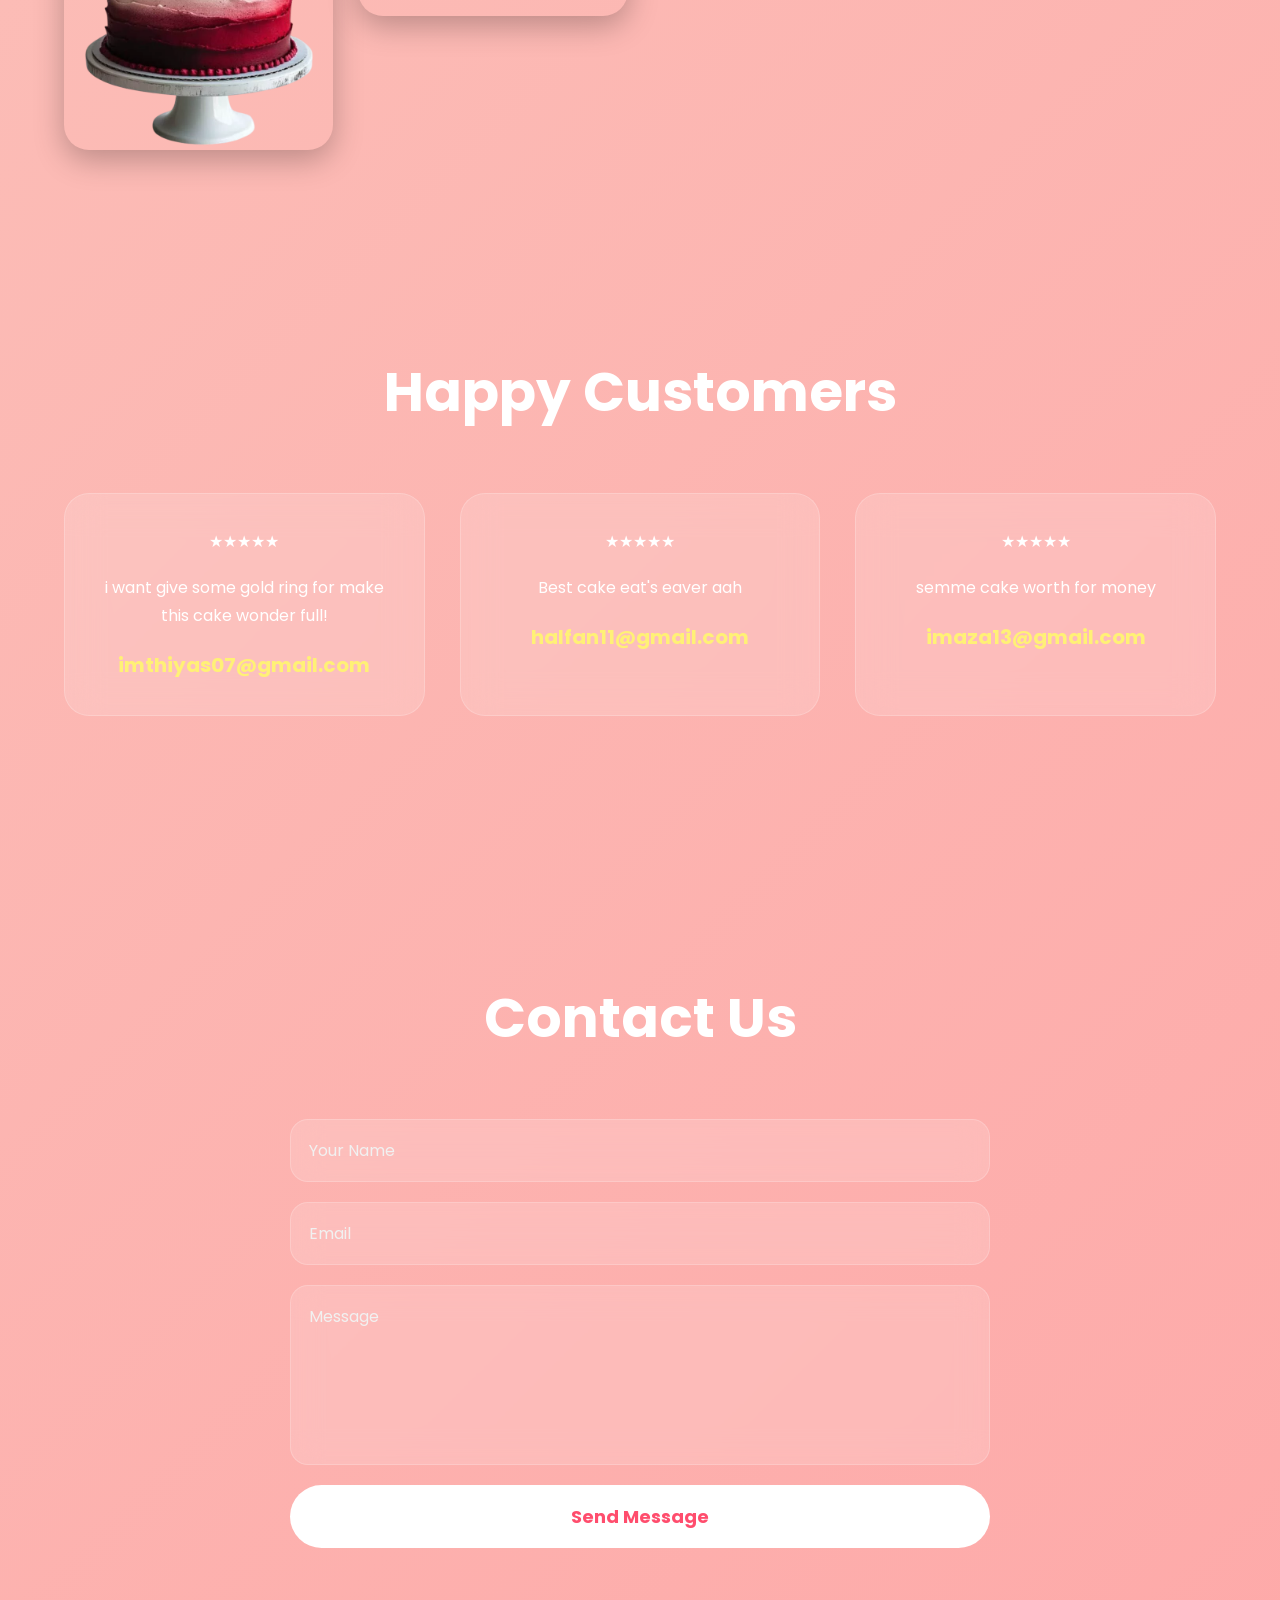
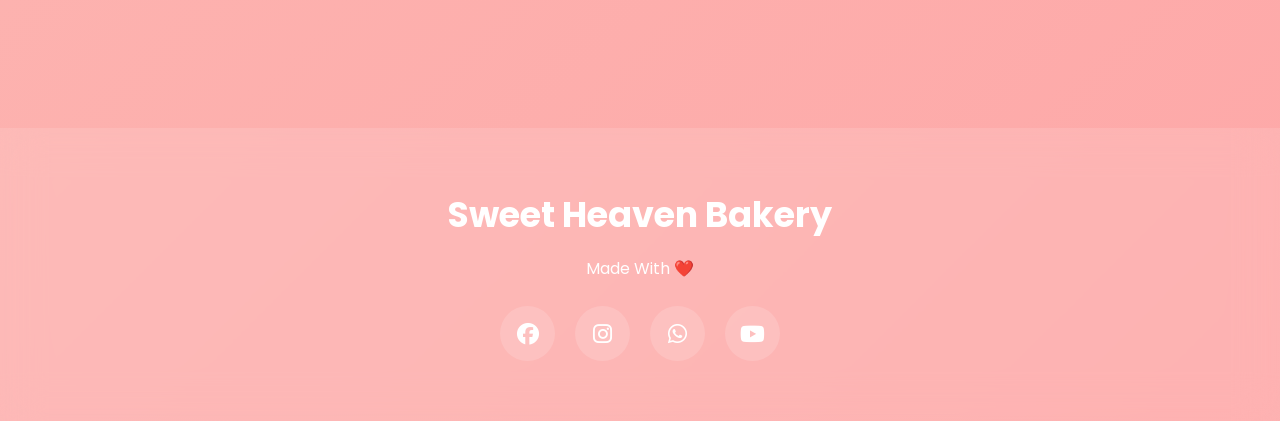
==== commit 72640a4b: "Update index.html" ====
--- a/index.html
+++ b/index.html
@@ -206,39 +206,35 @@
 
 <p>2300/=</p>
 
+<a href="order.html">
 <button onclick="goOrder()">Bye</button>
+</a>
+
+</div>
+
+<div class="card">
+
+<img src="cake4.png">
+
+<h3>Strawberry Love</h3>
+
+<p>1400/=</p>   
 
 <a href="order.html">
-
+  <button onclick="goOrder()">Bye</button>
 </a>
 
 </div>
 
 <div class="card">
 
-<img src="cake4.png">
-
-<h3>Strawberry Love</h3>
-
-<p>1400/=</p>
-    
-<button onclick="goOrder()">Bye</button>
+<img src="cake5.png">
+
+<h3>Wedding Cake</h3>
+
+<p>2500/=</p>
 <a href="order.html">
-  
-</a>
-
-</div>
-
-<div class="card">
-
-<img src="cake5.png">
-
-<h3>Wedding Cake</h3>
-
-<p>2500/=</p>
-    <button onclick="goOrder()">Bye</button>
-<a href="order.html">
- 
+ <button onclick="goOrder()">Bye</button>
 </a>
 
 </div>
